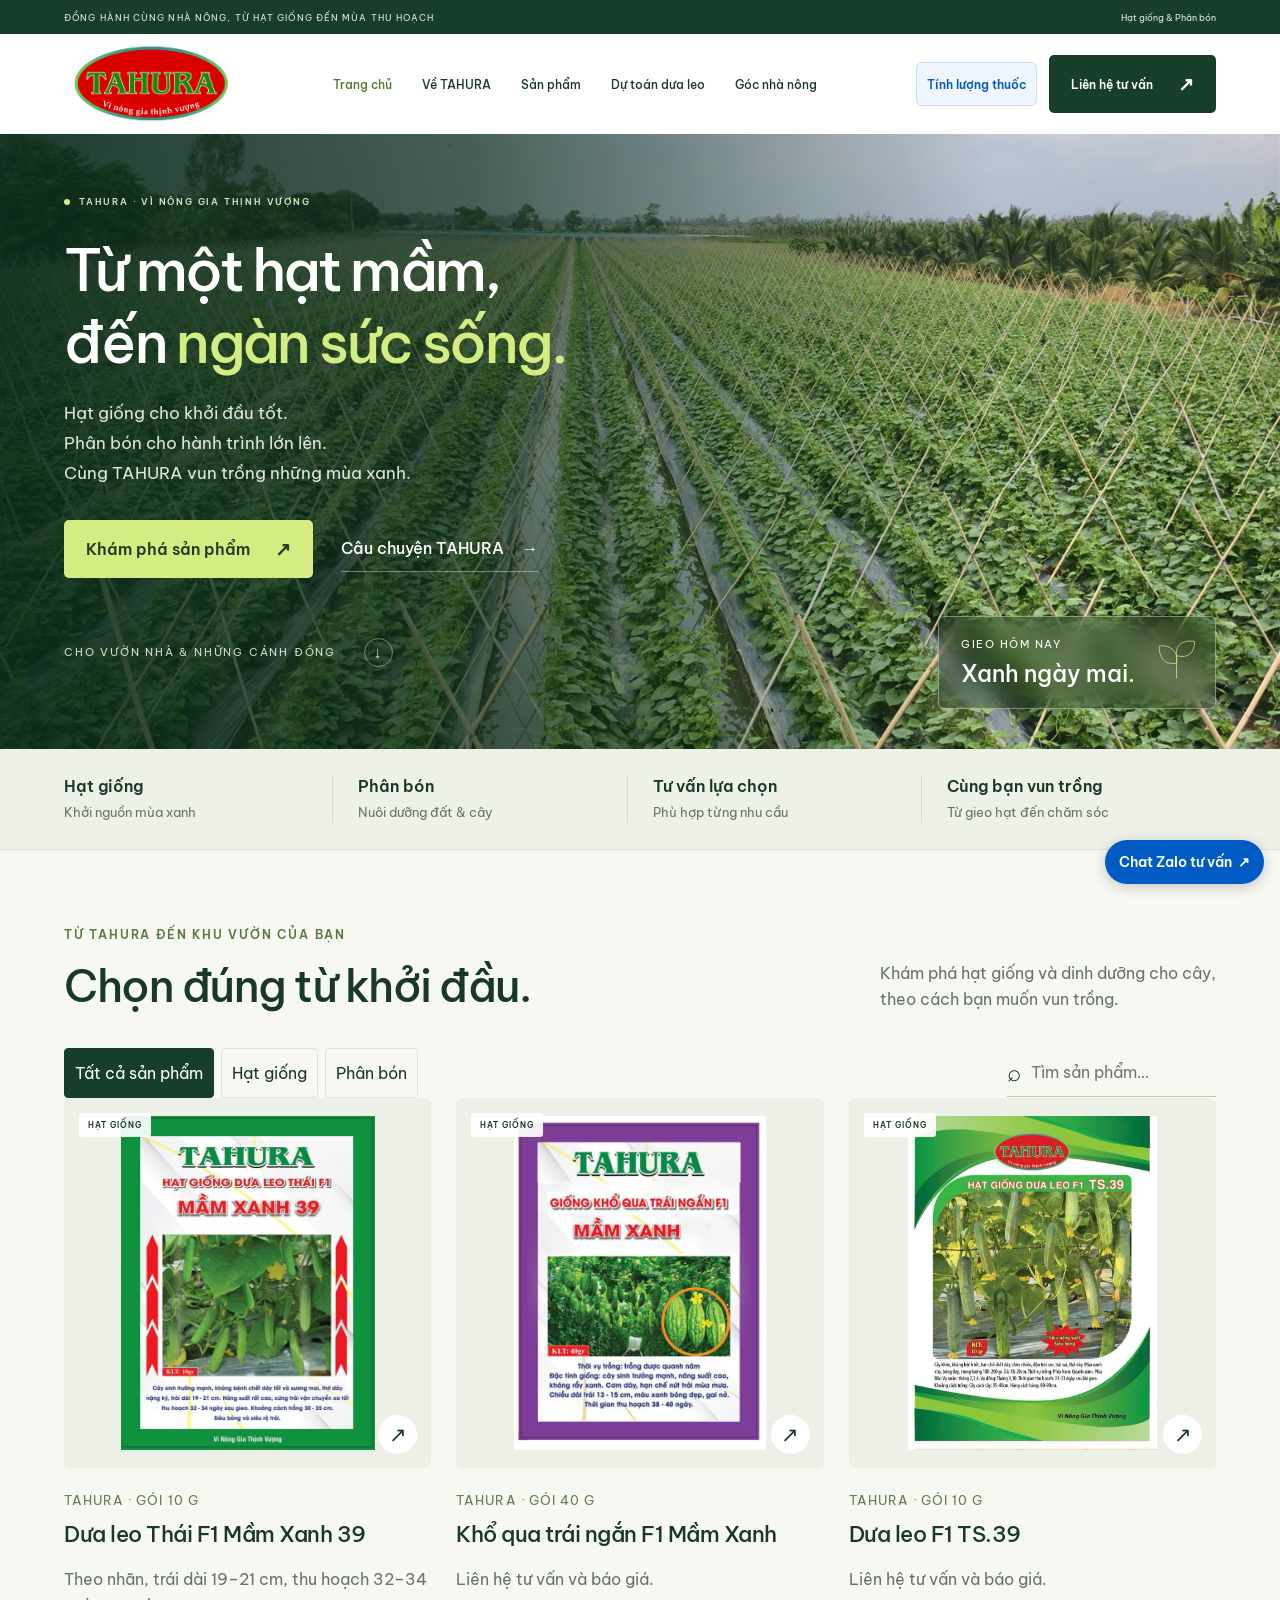
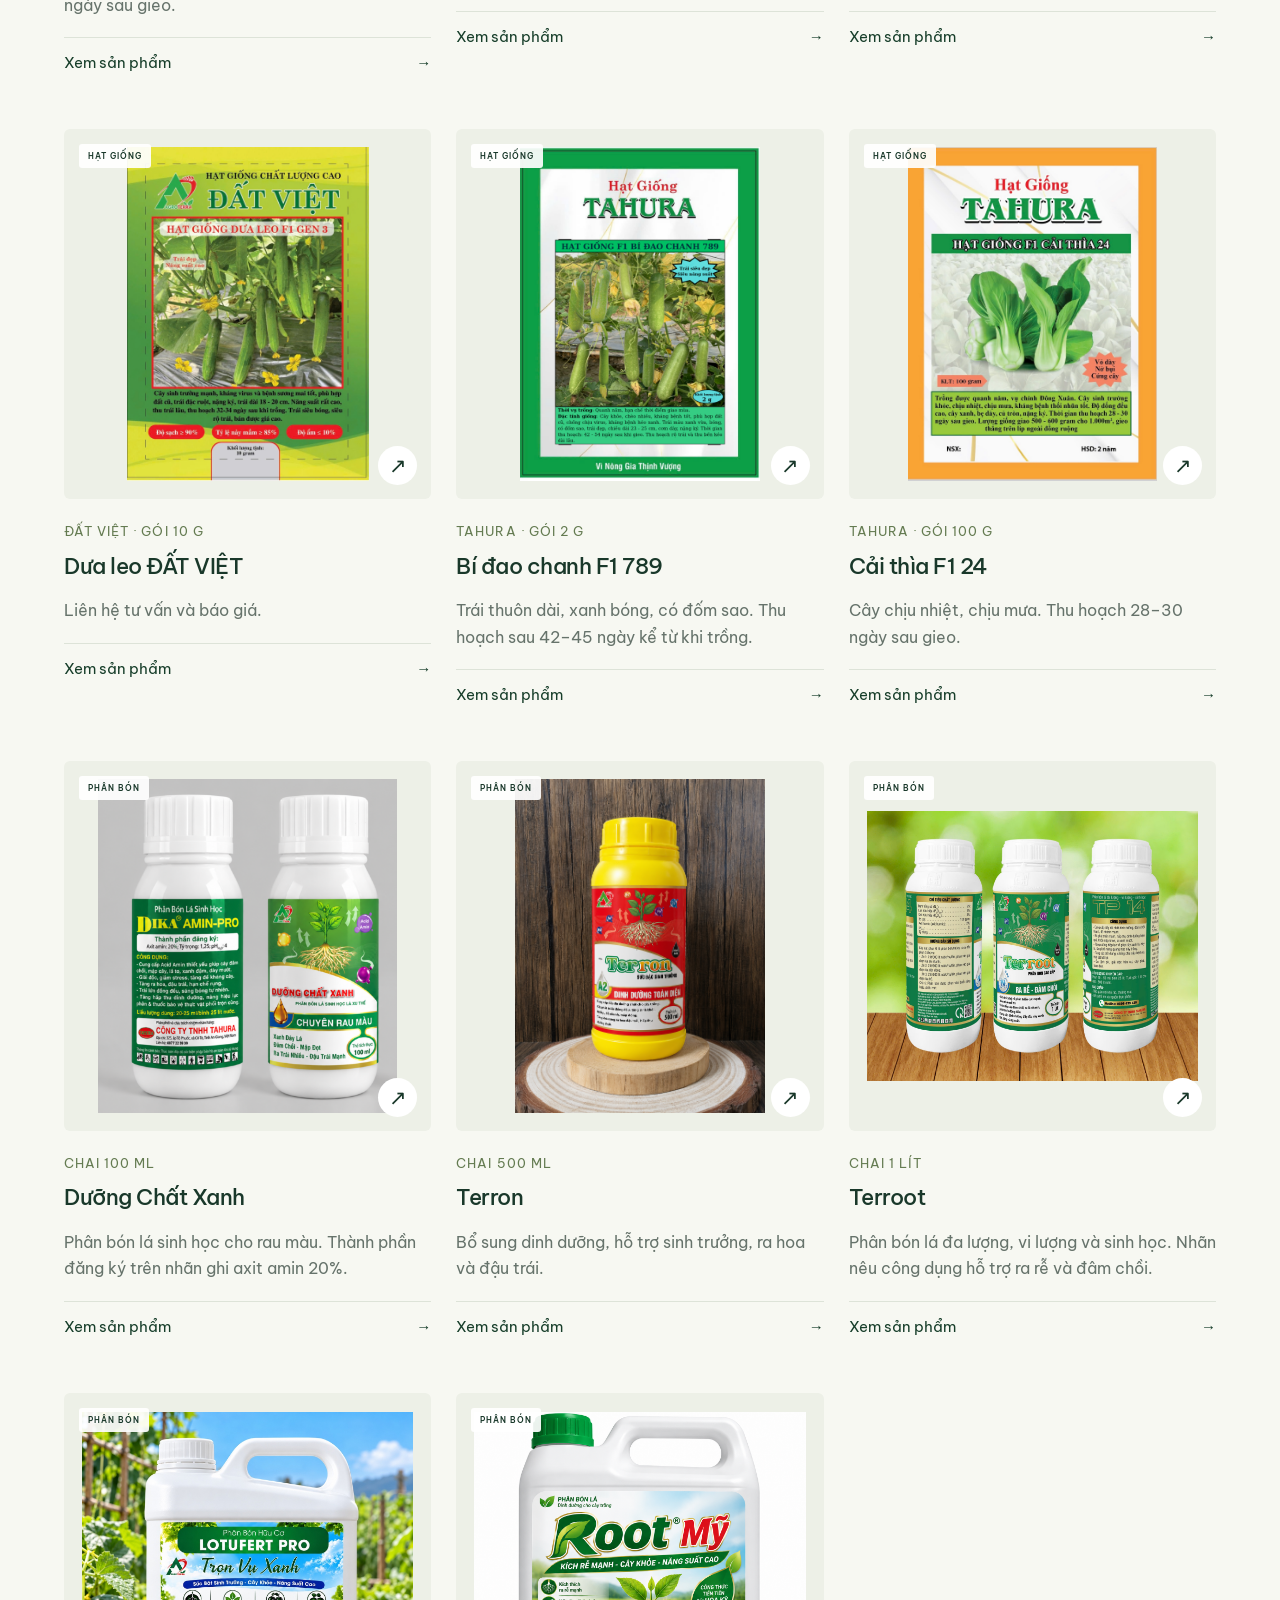
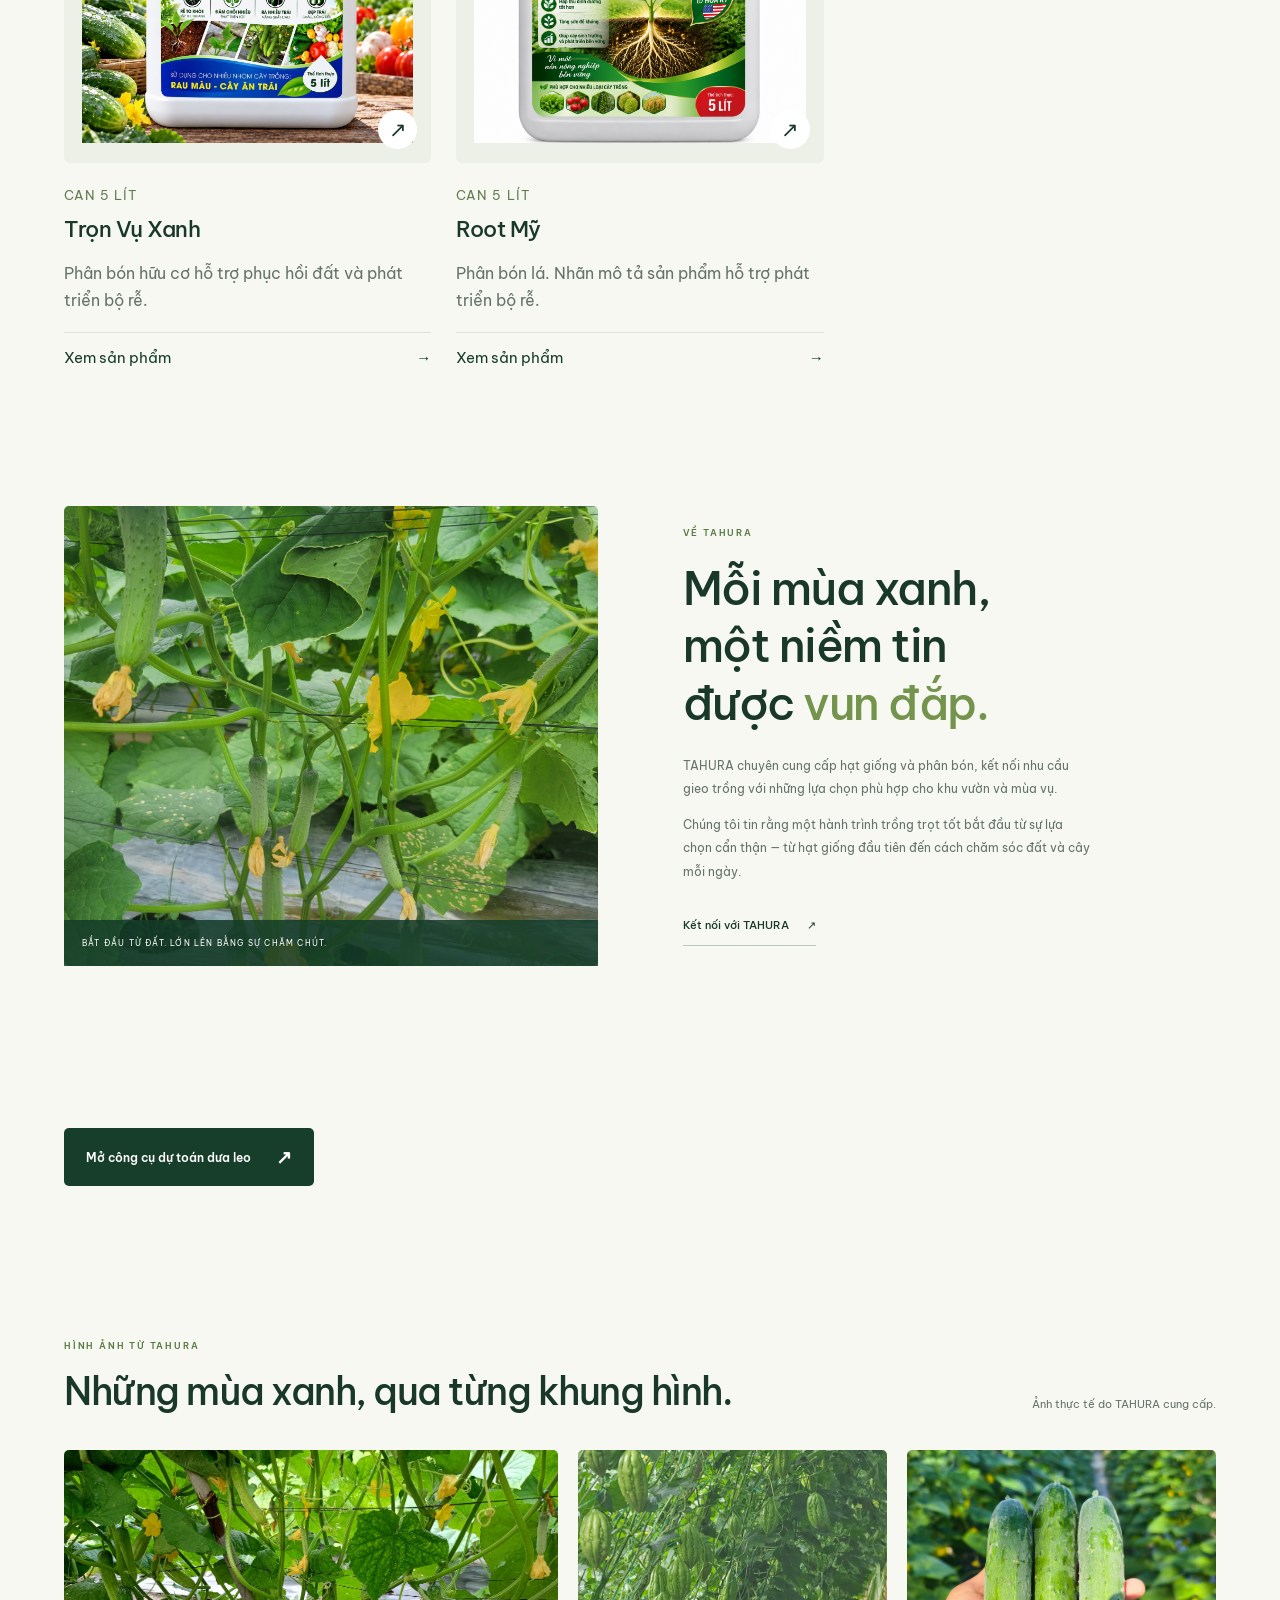
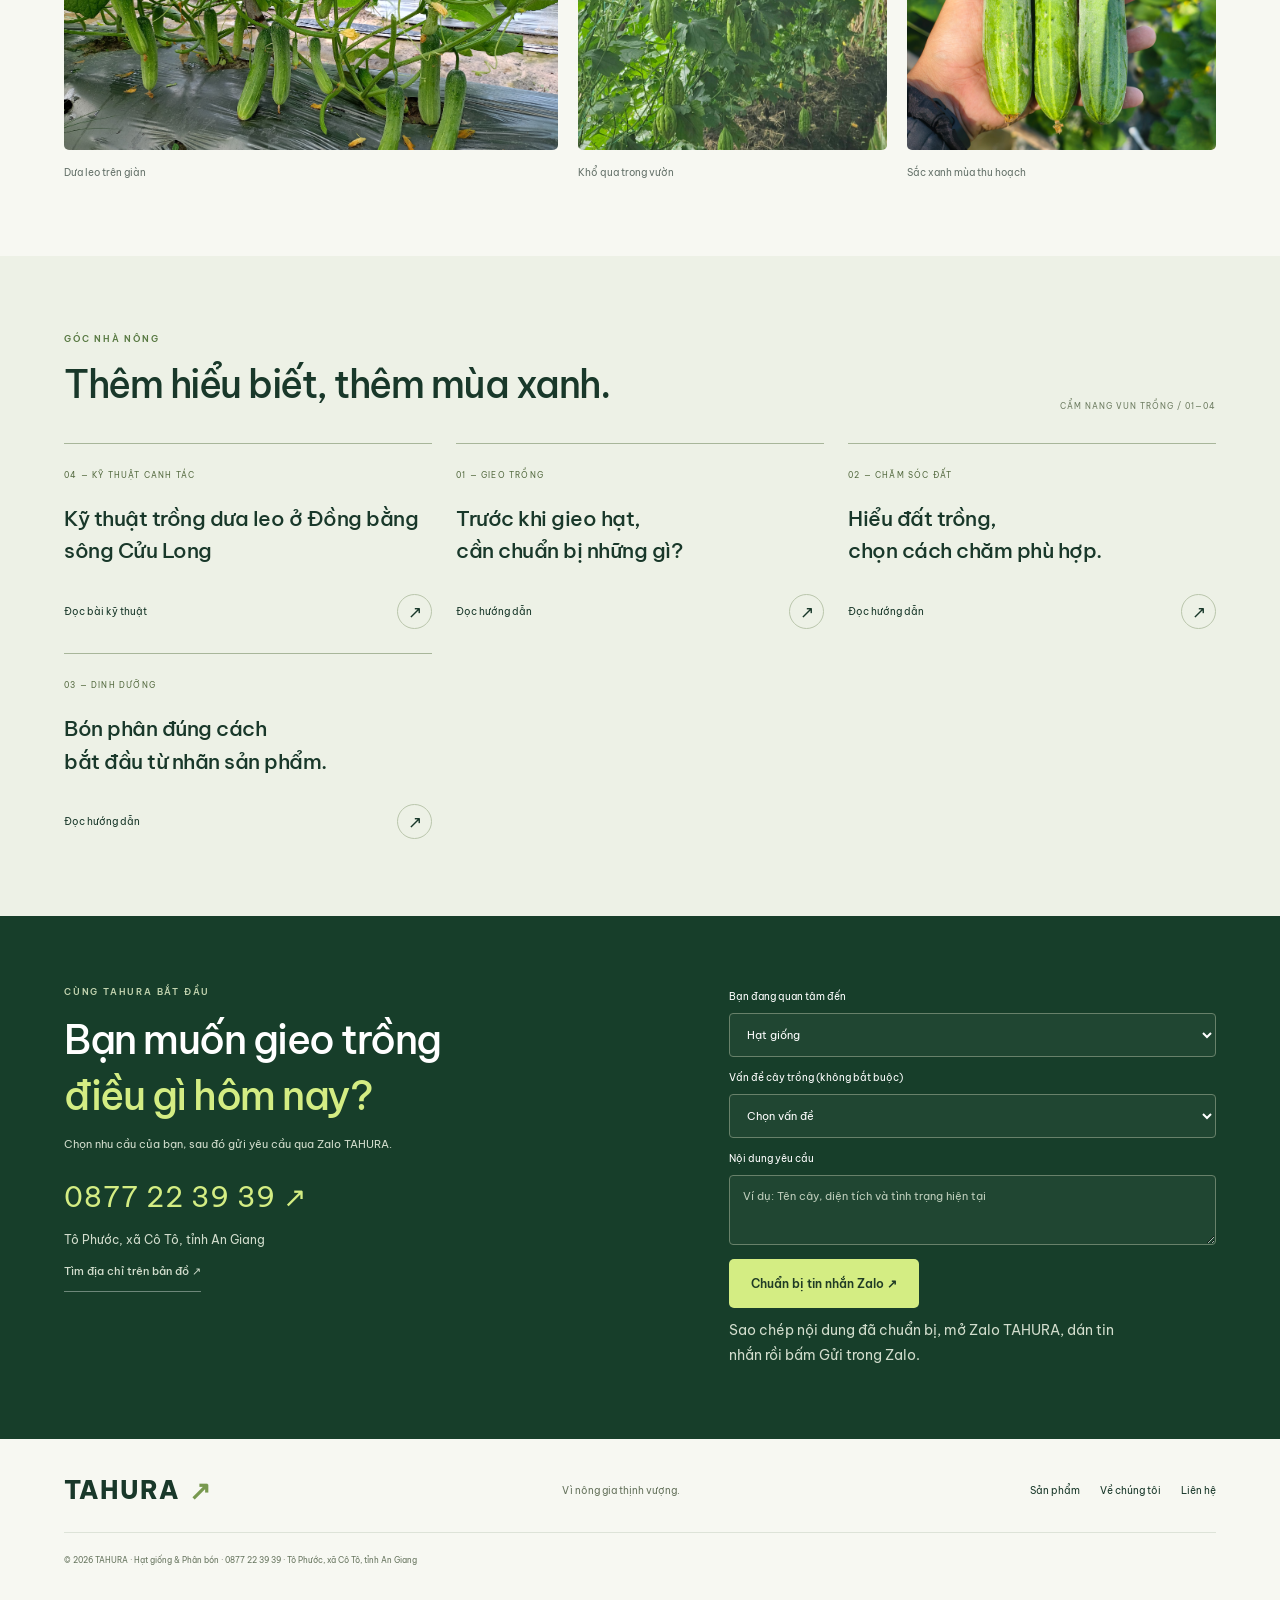
==== index.html @ 4d5c9d24 "Keep the floating Zalo arrow on the same line" ====
<!doctype html>
<html lang="vi">
<head><meta charset="utf-8"><meta name="viewport" content="width=device-width,initial-scale=1"><meta name="description" content="TAHURA — Hạt giống và phân bón. Khám phá giải pháp cho khu vườn và mùa vụ của bạn."><title>TAHURA — Vì nông gia thịnh vượng</title><link rel="stylesheet" href="styles.css?v=zalo-one-line"><script src="app.js?v=chat-zalo-tu-van" defer></script></head>
<body>
<div class="topbar">ĐỒNG HÀNH CÙNG NHÀ NÔNG, TỪ HẠT GIỐNG ĐẾN MÙA THU HOẠCH <span>Hạt giống & Phân bón</span></div>
<header><div class="header-brand"><a class="brand" href="#" aria-label="TAHURA trang chủ"><span class="logo-window"><img src="assets/tahura-logo.png" alt="TAHURA — Vì nông gia thịnh vượng"></span></a></div><nav aria-label="Điều hướng chính"><a href="#" class="active">Trang chủ</a><a href="gioi-thieu.html">Về TAHURA</a><a href="#san-pham">Sản phẩm</a><a href="du-toan-dua-leo.html">Dự toán dưa leo</a><a href="#kien-thuc">Góc nhà nông</a></nav><div class="header-actions"><a class="header-zalo" href="tinh-lieu-phun.html">Tính lượng thuốc</a><a href="#lien-he" class="button header-cta">Liên hệ tư vấn <span>↗</span></a><button class="menu" aria-label="Mở menu" aria-expanded="false">☰</button></div></header>
<main>
<section class="hero"><div class="hero-photo" role="img" aria-label="Ruộng dưa leo trong ảnh thực tế do TAHURA cung cấp"></div><div class="hero-content"><div class="eyebrow"><span></span> TAHURA · VÌ NÔNG GIA THỊNH VƯỢNG</div><h1>Từ một hạt mầm,<br>đến <em>ngàn sức sống.</em></h1><p>Hạt giống cho khởi đầu tốt.<br>Phân bón cho hành trình lớn lên.<br>Cùng TAHURA vun trồng những mùa xanh.</p><div class="hero-actions"><a class="button lime" href="#san-pham">Khám phá sản phẩm <span>↗</span></a><a class="text-link" href="gioi-thieu.html">Câu chuyện TAHURA <span>→</span></a></div><div class="hero-bottom"><span>CHO VƯỜN NHÀ & NHỮNG CÁNH ĐỒNG</span><a href="#san-pham" aria-label="Cuộn tới sản phẩm">↓</a></div></div><div class="photo-label"><span>GIEO HÔM NAY</span><strong>Xanh ngày mai.</strong><svg viewBox="0 0 60 60" aria-hidden="true"><path d="M30 55V24M30 35C8 38 7 20 7 12c17-2 26 10 23 23Zm0-10C28 7 43 4 54 6c0 15-8 23-24 19Z"/></svg></div></section>
<div class="benefits"><div><p>Hạt giống<small>Khởi nguồn mùa xanh</small></p></div><div><p>Phân bón<small>Nuôi dưỡng đất & cây</small></p></div><div><p>Tư vấn lựa chọn<small>Phù hợp từng nhu cầu</small></p></div><div><p>Cùng bạn vun trồng<small>Từ gieo hạt đến chăm sóc</small></p></div></div>
<section id="san-pham" class="section products"><div class="section-heading"><div><div class="eyebrow green">TỪ TAHURA ĐẾN KHU VƯỜN CỦA BẠN</div><h2>Chọn đúng từ khởi đầu.</h2></div><p>Khám phá hạt giống và dinh dưỡng cho cây,<br>theo cách bạn muốn vun trồng.</p></div><div class="catalog-toolbar"><div class="tabs" role="group" aria-label="Lọc danh mục"><button class="selected" data-filter="all">Tất cả sản phẩm</button><button data-filter="seed">Hạt giống</button><button data-filter="fertilizer">Phân bón</button></div><label class="search"><span aria-hidden="true">⌕</span><input type="search" placeholder="Tìm sản phẩm…" aria-label="Tìm sản phẩm"></label></div><div class="product-grid">
<article class="product" data-category="seed" data-name="Hạt giống Dưa leo Thái F1 Mầm Xanh 39 TAHURA">
  <div class="product-image package-photo"><span class="tag">HẠT GIỐNG</span>
    <img src="assets/mam-xanh-39.jpg" alt="Bao bì hạt giống Dưa leo Thái F1 Mầm Xanh 39 của TAHURA" loading="lazy">
    <button class="round" data-product="Dưa leo Thái F1 Mầm Xanh 39" aria-label="Xem Dưa leo Thái F1 Mầm Xanh 39">↗</button>
  </div>
  <div class="product-info"><small>TAHURA · GÓI 10 G</small><h3>Dưa leo Thái F1 Mầm Xanh 39</h3>
    <p>Theo nhãn, trái dài 19–21 cm, thu hoạch 32–34 ngày sau gieo.</p>
    <button class="details" data-product="Dưa leo Thái F1 Mầm Xanh 39">Xem sản phẩm <span>→</span></button>
  </div>
</article>
<article class="product" data-category="seed" data-name="Khổ qua trái ngắn F1 Mầm Xanh TAHURA · GÓI 40 G"><div class="product-image package-photo"><span class="tag">HẠT GIỐNG</span><img src="assets/mam-xanh.png" alt="Hạt giống khổ qua trái ngắn F1 Mầm Xanh, bao bì TAHURA" loading="lazy"><button class="round" data-product="Khổ qua trái ngắn F1 Mầm Xanh" aria-label="Xem Khổ qua trái ngắn F1 Mầm Xanh">↗</button></div><div class="product-info"><small>TAHURA · GÓI 40 G</small><h3>Khổ qua trái ngắn F1 Mầm Xanh</h3><p>Liên hệ tư vấn và báo giá.</p><button class="details" data-product="Khổ qua trái ngắn F1 Mầm Xanh">Xem sản phẩm <span>→</span></button></div></article>
<article class="product" data-category="seed" data-name="Dưa leo F1 TS.39 TAHURA · GÓI 10 G"><div class="product-image package-photo"><span class="tag">HẠT GIỐNG</span><img src="assets/ts39.jpg" alt="Hạt giống dưa leo F1 TS.39, bao bì TAHURA" loading="lazy"><button class="round" data-product="Dưa leo F1 TS.39" aria-label="Xem Dưa leo F1 TS.39">↗</button></div><div class="product-info"><small>TAHURA · GÓI 10 G</small><h3>Dưa leo F1 TS.39</h3><p>Liên hệ tư vấn và báo giá.</p><button class="details" data-product="Dưa leo F1 TS.39">Xem sản phẩm <span>→</span></button></div></article>
<article class="product" data-category="seed" data-name="Dưa leo ĐẤT VIỆT · GÓI 10 G"><div class="product-image package-photo"><span class="tag">HẠT GIỐNG</span><img src="assets/gen3.jpg" alt="Bao bì hạt giống Dưa leo ĐẤT VIỆT (F1 GEN 3)" loading="lazy"><button class="round" data-product="Dưa leo ĐẤT VIỆT" aria-label="Xem Dưa leo ĐẤT VIỆT">↗</button></div><div class="product-info"><small>ĐẤT VIỆT · GÓI 10 G</small><h3>Dưa leo ĐẤT VIỆT</h3><p>Liên hệ tư vấn và báo giá.</p><button class="details" data-product="Dưa leo ĐẤT VIỆT">Xem sản phẩm <span>→</span></button></div></article><article class="product" data-category="seed" data-name="Hạt giống Bí đao chanh F1 789 TAHURA">
  <div class="product-image package-photo"><span class="tag">HẠT GIỐNG</span>
    <img src="assets/bi-dao-789.png" alt="Bao bì hạt giống Bí đao chanh F1 789 của TAHURA" loading="lazy">
    <button class="round" data-product="Bí đao chanh F1 789" aria-label="Xem Bí đao chanh F1 789">↗</button>
  </div>
  <div class="product-info"><small>TAHURA · GÓI 2 G</small><h3>Bí đao chanh F1 789</h3>
    <p>Trái thuôn dài, xanh bóng, có đốm sao. Thu hoạch sau 42–45 ngày kể từ khi trồng.</p>
    <button class="details" data-product="Bí đao chanh F1 789">Xem sản phẩm <span>→</span></button>
  </div>
</article>
<article class="product" data-category="seed" data-name="Hạt giống Cải thìa F1 24 TAHURA">
  <div class="product-image package-photo"><span class="tag">HẠT GIỐNG</span>
    <img src="assets/cai-thia-f1-24.jpg" alt="Bao bì hạt giống Cải thìa F1 24 của TAHURA" loading="lazy">
    <button class="round" data-product="Cải thìa F1 24" aria-label="Xem Cải thìa F1 24">↗</button>
  </div>
  <div class="product-info"><small>TAHURA · GÓI 100 G</small><h3>Cải thìa F1 24</h3>
    <p>Cây chịu nhiệt, chịu mưa. Thu hoạch 28–30 ngày sau gieo.</p>
    <button class="details" data-product="Cải thìa F1 24">Xem sản phẩm <span>→</span></button>
  </div>
</article>
<article class="product" data-category="fertilizer" data-name="Phân bón Dưỡng Chất Xanh"><div class="product-image package-photo"><span class="tag">PHÂN BÓN</span><img src="assets/duong-chat-xanh.png" alt="Bao bì Dưỡng Chất Xanh" loading="lazy"><button class="round" data-product="Dưỡng Chất Xanh" aria-label="Xem Dưỡng Chất Xanh">↗</button></div><div class="product-info"><small>CHAI 100 ML</small><h3>Dưỡng Chất Xanh</h3><p>Phân bón lá sinh học cho rau màu. Thành phần đăng ký trên nhãn ghi axit amin 20%.</p><button class="details" data-product="Dưỡng Chất Xanh">Xem sản phẩm <span>→</span></button></div></article>
<article class="product" data-category="fertilizer" data-name="Phân bón Terron"><div class="product-image package-photo"><span class="tag">PHÂN BÓN</span><img src="assets/terron-a2.png" alt="Bao bì Terron" loading="lazy"><button class="round" data-product="Terron" aria-label="Xem Terron">↗</button></div><div class="product-info"><small>CHAI 500 ML</small><h3>Terron</h3><p>Bổ sung dinh dưỡng, hỗ trợ sinh trưởng, ra hoa và đậu trái.</p><button class="details" data-product="Terron">Xem sản phẩm <span>→</span></button></div></article>
<article class="product" data-category="fertilizer" data-name="Phân bón Terroot"><div class="product-image package-photo"><span class="tag">PHÂN BÓN</span><img src="assets/terroot-tp14.jpg" alt="Bao bì Terroot" loading="lazy"><button class="round" data-product="Terroot" aria-label="Xem Terroot">↗</button></div><div class="product-info"><small>CHAI 1 LÍT</small><h3>Terroot</h3><p>Phân bón lá đa lượng, vi lượng và sinh học. Nhãn nêu công dụng hỗ trợ ra rễ và đâm chồi.</p><button class="details" data-product="Terroot">Xem sản phẩm <span>→</span></button></div></article>
<article class="product" data-category="fertilizer" data-name="Phân bón Trọn Vụ Xanh"><div class="product-image package-photo"><span class="tag">PHÂN BÓN</span><img src="assets/tron-vu-xanh.jpg" alt="Bao bì Trọn Vụ Xanh" loading="lazy"><button class="round" data-product="Trọn Vụ Xanh" aria-label="Xem Trọn Vụ Xanh">↗</button></div><div class="product-info"><small>CAN 5 LÍT</small><h3>Trọn Vụ Xanh</h3><p>Phân bón hữu cơ hỗ trợ phục hồi đất và phát triển bộ rễ.</p><button class="details" data-product="Trọn Vụ Xanh">Xem sản phẩm <span>→</span></button></div></article>
<article class="product" data-category="fertilizer" data-name="Phân bón Root Mỹ"><div class="product-image package-photo"><span class="tag">PHÂN BÓN</span><img src="assets/root-my.png" alt="Bao bì Root Mỹ" loading="lazy"><button class="round" data-product="Root Mỹ" aria-label="Xem Root Mỹ">↗</button></div><div class="product-info"><small>CAN 5 LÍT</small><h3>Root Mỹ</h3><p>Phân bón lá. Nhãn mô tả sản phẩm hỗ trợ phát triển bộ rễ.</p><button class="details" data-product="Root Mỹ">Xem sản phẩm <span>→</span></button></div></article>
</div><p id="no-results" hidden>Chưa có sản phẩm phù hợp trong danh mục hiện tại. Để được tư vấn phân bón hoặc sản phẩm khác, gọi 0877 22 39 39.</p></section>
<section class="story section" id="ve-tahura"><div class="story-visual"><img src="assets/cucumber-field.jpg" alt="Giàn dưa leo — ảnh do TAHURA cung cấp" loading="lazy"><span class="image-caption">BẮT ĐẦU TỪ ĐẤT. LỚN LÊN BẰNG SỰ CHĂM CHÚT.</span></div><div class="story-copy"><div class="eyebrow green">VỀ TAHURA</div><h2>Mỗi mùa xanh,<br>một niềm tin<br>được <em>vun đắp.</em></h2><p>TAHURA chuyên cung cấp hạt giống và phân bón, kết nối nhu cầu gieo trồng với những lựa chọn phù hợp cho khu vườn và mùa vụ.</p><p>Chúng tôi tin rằng một hành trình trồng trọt tốt bắt đầu từ sự lựa chọn cẩn thận — từ hạt giống đầu tiên đến cách chăm sóc đất và cây mỗi ngày.</p><a class="text-link dark" href="#lien-he">Kết nối với TAHURA <span>↗</span></a></div>
</section>
<div id="du-toan-canh-tac" class="section">
  <a id="du-toan" class="button" href="du-toan-dua-leo.html">Mở công cụ dự toán dưa leo <span aria-hidden="true">↗</span></a>
</div>
<section class="section field-gallery"><div class="section-heading"><div><div class="eyebrow green">HÌNH ẢNH TỪ TAHURA</div><h2>Những mùa xanh, qua từng khung hình.</h2></div><p>Ảnh thực tế do TAHURA cung cấp.</p></div><div class="gallery-grid"><figure><img src="assets/hero-tahura.jpg" alt="Giàn dưa leo đang mang trái" loading="lazy"><figcaption>Dưa leo trên giàn</figcaption></figure><figure><img src="assets/bitter-melon.jpg" alt="Khổ qua trên giàn trồng" loading="lazy"><figcaption>Khổ qua trong vườn</figcaption></figure><figure><img src="assets/harvest.jpg" alt="Dưa leo sau khi hái" loading="lazy"><figcaption>Sắc xanh mùa thu hoạch</figcaption></figure></div></section><section class="section knowledge" id="kien-thuc"><div class="section-heading"><div><div class="eyebrow green">GÓC NHÀ NÔNG</div><h2>Thêm hiểu biết, thêm mùa xanh.</h2></div><span class="editorial-label">CẨM NANG VUN TRỒNG / 01—04</span></div><div class="article-grid"><a class="article" href="ky-thuat-dua-leo.html"><span>04 — KỸ THUẬT CANH TÁC</span><h3>Kỹ thuật trồng dưa leo ở Đồng bằng sông Cửu Long</h3><span class="article-bottom">Đọc bài kỹ thuật <b>↗</b></span></a><button class="article" data-article="0"><span>01 — GIEO TRỒNG</span><h3>Trước khi gieo hạt,<br>cần chuẩn bị những gì?</h3><span class="article-bottom">Đọc hướng dẫn <b>↗</b></span></button><button class="article" data-article="1"><span>02 — CHĂM SÓC ĐẤT</span><h3>Hiểu đất trồng,<br>chọn cách chăm phù hợp.</h3><span class="article-bottom">Đọc hướng dẫn <b>↗</b></span></button><button class="article" data-article="2"><span>03 — DINH DƯỠNG</span><h3>Bón phân đúng cách<br>bắt đầu từ nhãn sản phẩm.</h3><span class="article-bottom">Đọc hướng dẫn <b>↗</b></span></button></div></section>
<section id="lien-he" class="contact section"><div><div class="eyebrow">CÙNG TAHURA BẮT ĐẦU</div><h2>Bạn muốn gieo trồng<br><em>điều gì hôm nay?</em></h2><p>Chọn nhu cầu của bạn, sau đó gửi yêu cầu qua Zalo TAHURA.</p><span class="contact-note"><a class="contact-phone" href="tel:0877223939">0877 22 39 39 ↗</a><address>Tô Phước, xã Cô Tô, tỉnh An Giang</address><a class="text-link" href="https://www.google.com/maps/search/?api=1&amp;query=T%C3%B4%20Ph%C6%B0%E1%BB%9Bc%2C%20x%C3%A3%20C%C3%B4%20T%C3%B4%2C%20t%E1%BB%89nh%20An%20Giang" target="_blank" rel="noopener noreferrer">Tìm địa chỉ trên bản đồ ↗</a></span></div><form id="contact-form">
  <label for="interest">Bạn đang quan tâm đến</label>
  <select id="interest"><option>Hạt giống</option><option>Phân bón</option><option>Cả hạt giống và phân bón</option><option>Tư vấn cây trồng</option><option>Đăng ký đại lý</option></select>
  <label for="crop-issue">Vấn đề cây trồng (không bắt buộc)</label>
  <select id="crop-issue"><option value="">Chọn vấn đề</option><option>Hạt khó nảy mầm</option><option>Cây chậm lớn hoặc vàng lá</option><option>Sâu bệnh</option><option>Ra hoa hoặc đậu trái kém</option><option>Dinh dưỡng và bón phân</option><option>Vấn đề khác</option></select>
  <label for="message">Nội dung yêu cầu</label>
  <textarea id="message" rows="3" placeholder="Ví dụ: Tên cây, diện tích và tình trạng hiện tại" required></textarea>
  <button class="button lime" type="submit" aria-describedby="form-status">Chuẩn bị tin nhắn Zalo ↗</button>
  <p id="form-status" role="status">Sao chép nội dung đã chuẩn bị, mở Zalo TAHURA, dán tin nhắn rồi bấm Gửi trong Zalo.</p>
</form></section>
</main><footer><a class="brand footer-brand" href="#">TAHURA<span class="footer-sprout">↗</span></a><p>Vì nông gia thịnh vượng.</p><div><a href="#san-pham">Sản phẩm</a><a href="gioi-thieu.html">Về chúng tôi</a><a href="#lien-he">Liên hệ</a></div><small>© 2026 TAHURA · Hạt giống & Phân bón · <a href="tel:0877223939">0877 22 39 39</a> · Tô Phước, xã Cô Tô, tỉnh An Giang</small></footer>
<dialog id="detail-dialog"><button class="close-dialog" aria-label="Đóng">×</button><div class="eyebrow green" id="dialog-label">TAHURA</div><h2 id="dialog-title"></h2><div id="dialog-content"></div></dialog>
<template id="mam-xanh-39-gallery"><h3>Ảnh vườn Mầm Xanh 39</h3><div class="product-gallery"><a href="assets/mam-xanh-39-vuon-1.jpg" target="_blank" rel="noopener"><img src="assets/mam-xanh-39-vuon-1.jpg" alt="Dưa leo trên giàn tre" loading="lazy"></a><a href="assets/mam-xanh-39-vuon-2.jpg" target="_blank" rel="noopener"><img src="assets/mam-xanh-39-vuon-2.jpg" alt="Luống dưa leo non" loading="lazy"></a><a href="assets/mam-xanh-39-vuon-3.jpg" target="_blank" rel="noopener"><img src="assets/mam-xanh-39-vuon-3.jpg" alt="Hoa và trái dưa leo trên giàn" loading="lazy"></a><a href="assets/hero-tahura.jpg" target="_blank" rel="noopener"><img src="assets/hero-tahura.jpg" alt="Giàn dưa leo đang mang trái" loading="lazy"></a><a href="assets/mam-xanh-39-vuon-5.jpg" target="_blank" rel="noopener"><img src="assets/mam-xanh-39-vuon-5.jpg" alt="Dưa leo dưới tán lá" loading="lazy"></a><a href="assets/mam-xanh-39-vuon-6.png" target="_blank" rel="noopener"><img src="assets/mam-xanh-39-vuon-6.png" alt="Trái dưa leo và hoa vàng" loading="lazy"></a></div></template>
<template id="kho-qua-gallery"><h3>Ảnh vườn và thu hoạch khổ qua</h3><div class="product-gallery"><a href="assets/kho-qua-vuon-1.jpg" target="_blank" rel="noopener"><img src="assets/kho-qua-vuon-1.jpg" alt="Khổ qua trên giàn, ảnh 1" loading="lazy"></a><a href="assets/kho-qua-vuon-2.jpg" target="_blank" rel="noopener"><img src="assets/kho-qua-vuon-2.jpg" alt="Khổ qua trên giàn, ảnh 2" loading="lazy"></a><a href="assets/bitter-melon.jpg" target="_blank" rel="noopener"><img src="assets/bitter-melon.jpg" alt="Khổ qua trên giàn, ảnh 3" loading="lazy"></a><a href="assets/kho-qua-vuon-3.jpg" target="_blank" rel="noopener"><img src="assets/kho-qua-vuon-3.jpg" alt="Khổ qua trên giàn, ảnh 4" loading="lazy"></a><a href="assets/kho-qua-vuon-4.jpg" target="_blank" rel="noopener"><img src="assets/kho-qua-vuon-4.jpg" alt="Khổ qua trên giàn, ảnh 5" loading="lazy"></a><a href="assets/kho-qua-vuon-5.jpg" target="_blank" rel="noopener"><img src="assets/kho-qua-vuon-5.jpg" alt="Khổ qua trên giàn, ảnh 6" loading="lazy"></a><a href="assets/kho-qua-vuon-6.jpg" target="_blank" rel="noopener"><img src="assets/kho-qua-vuon-6.jpg" alt="Khổ qua trên giàn, ảnh 7" loading="lazy"></a><a href="assets/kho-qua-vuon-7.jpg" target="_blank" rel="noopener"><img src="assets/kho-qua-vuon-7.jpg" alt="Khổ qua trên giàn, ảnh 8" loading="lazy"></a><a href="assets/kho-qua-vuon-8.jpg" target="_blank" rel="noopener"><img src="assets/kho-qua-vuon-8.jpg" alt="Khổ qua trên giàn, ảnh 9" loading="lazy"></a><a href="assets/kho-qua-vuon-9.jpg" target="_blank" rel="noopener"><img src="assets/kho-qua-vuon-9.jpg" alt="Khổ qua trên giàn, ảnh 10" loading="lazy"></a><a href="assets/kho-qua-vuon-10.jpg" target="_blank" rel="noopener"><img src="assets/kho-qua-vuon-10.jpg" alt="Khổ qua trên giàn, ảnh 11" loading="lazy"></a><a href="assets/kho-qua-vuon-11.jpg" target="_blank" rel="noopener"><img src="assets/kho-qua-vuon-11.jpg" alt="Khổ qua sau thu hoạch" loading="lazy"></a></div></template>
<template id="ts39-gallery">
  <h3>Ảnh vườn và thu hoạch dưa leo TS.39</h3>
  <div class="product-gallery">
  <a href="assets/ts39-vuon-1.jpg" target="_blank" rel="noopener"><img src="assets/ts39-vuon-1.jpg" alt="Dưa leo TS.39 sau thu hoạch" loading="lazy"></a>
  <a href="assets/ts39-vuon-2.png" target="_blank" rel="noopener"><img src="assets/ts39-vuon-2.png" alt="Trái dưa leo TS.39 trên giàn, ảnh 2" loading="lazy"></a>
  <a href="assets/ts39-vuon-3.jpg" target="_blank" rel="noopener"><img src="assets/ts39-vuon-3.jpg" alt="Trái dưa leo TS.39 trên giàn, ảnh 3" loading="lazy"></a>
  <a href="assets/ts39-vuon-4.jpg" target="_blank" rel="noopener"><img src="assets/ts39-vuon-4.jpg" alt="Luống dưa leo TS.39, ảnh 4" loading="lazy"></a>
  <a href="assets/ts39-vuon-5.jpg" target="_blank" rel="noopener"><img src="assets/ts39-vuon-5.jpg" alt="Luống dưa leo TS.39, ảnh 5" loading="lazy"></a>
  <a href="assets/ts39-vuon-6.jpg" target="_blank" rel="noopener"><img src="assets/ts39-vuon-6.jpg" alt="Luống dưa leo TS.39, ảnh 6" loading="lazy"></a>
  <a href="assets/ts39-vuon-7.jpg" target="_blank" rel="noopener"><img src="assets/ts39-vuon-7.jpg" alt="Trái dưa leo TS.39 trên giàn, ảnh 7" loading="lazy"></a>
  <a href="assets/ts39-vuon-8.jpg" target="_blank" rel="noopener"><img src="assets/ts39-vuon-8.jpg" alt="Trái dưa leo TS.39 trên giàn, ảnh 8" loading="lazy"></a>
  <a href="assets/ts39-vuon-9.jpg" target="_blank" rel="noopener"><img src="assets/ts39-vuon-9.jpg" alt="Trái dưa leo TS.39 trên giàn, ảnh 9" loading="lazy"></a>
  <a href="assets/ts39-vuon-10.png" target="_blank" rel="noopener"><img src="assets/ts39-vuon-10.png" alt="Trái dưa leo TS.39 trên giàn, ảnh 10" loading="lazy"></a>
  </div>
</template>
<template id="gen3-gallery">
  <h3>Ảnh vườn và thu hoạch Dưa leo ĐẤT VIỆT</h3>
  <div class="product-gallery">
    <a href="assets/gen3-thu-hoach.png" target="_blank" rel="noopener"><img src="assets/gen3-thu-hoach.png" alt="Dưa leo đã thu hoạch xếp cạnh nhau" loading="lazy"></a>
    <a href="assets/gen3-trai-va-hoa.jpg" target="_blank" rel="noopener"><img src="assets/gen3-trai-va-hoa.jpg" alt="Dưa leo và hoa vàng trên lá" loading="lazy"></a>
    <a href="assets/gen3-trai-non.jpg" target="_blank" rel="noopener"><img src="assets/gen3-trai-non.jpg" alt="Cận cảnh trái dưa leo non còn hoa" loading="lazy"></a>
    <a href="assets/gen3-luong-trong.jpg" target="_blank" rel="noopener"><img src="assets/gen3-luong-trong.jpg" alt="Hai hàng dưa leo non trên luống" loading="lazy"></a>
    <a href="assets/gen3-tren-gian.jpg" target="_blank" rel="noopener"><img src="assets/gen3-tren-gian.jpg" alt="Trái dưa leo trên giàn dưới nắng" loading="lazy"></a>
    <a href="assets/harvest.jpg" target="_blank" rel="noopener"><img src="assets/harvest.jpg" alt="Ba trái dưa leo vừa hái trên tay" loading="lazy"></a>
  </div>
</template>
<template id="cai-thia-24-gallery">
  <h3>Ảnh thực tế Cải thìa F1 24</h3>
  <div class="product-gallery">
    <a href="assets/cai-thia-24-vuon-1.jpg" target="_blank" rel="noopener"><img src="assets/cai-thia-24-vuon-1.jpg" alt="Cây cải thìa còn nguyên rễ" loading="lazy"></a>
    <a href="assets/cai-thia-24-vuon-2.jpg" target="_blank" rel="noopener"><img src="assets/cai-thia-24-vuon-2.jpg" alt="Tán lá cải thìa dưới nắng" loading="lazy"></a>
    <a href="assets/cai-thia-24-vuon-3.jpg" target="_blank" rel="noopener"><img src="assets/cai-thia-24-vuon-3.jpg" alt="Cận cảnh luống cải thìa" loading="lazy"></a>
    <a href="assets/cai-thia-24-vuon-4.jpg" target="_blank" rel="noopener"><img src="assets/cai-thia-24-vuon-4.jpg" alt="Toàn cảnh ruộng cải thìa" loading="lazy"></a>
    <a href="assets/cai-thia-24-vuon-5.jpg" target="_blank" rel="noopener"><img src="assets/cai-thia-24-vuon-5.jpg" alt="Mặt cắt bẹ cải thìa sau thu hoạch" loading="lazy"></a>
    <a href="assets/cai-thia-24-vuon-6.jpg" target="_blank" rel="noopener"><img src="assets/cai-thia-24-vuon-6.jpg" alt="Cải thìa cắt đôi trong giỏ" loading="lazy"></a>
    <a href="assets/cai-thia-24-vuon-7.jpg" target="_blank" rel="noopener"><img src="assets/cai-thia-24-vuon-7.jpg" alt="Hai cây cải thìa cầm trên tay" loading="lazy"></a>
    <a href="assets/cai-thia-24-vuon-8.jpg" target="_blank" rel="noopener"><img src="assets/cai-thia-24-vuon-8.jpg" alt="Lá cải thìa trên luống" loading="lazy"></a>
    <a href="assets/cai-thia-24-vuon-9.jpg" target="_blank" rel="noopener"><img src="assets/cai-thia-24-vuon-9.jpg" alt="Một cây cải thìa trước ruộng" loading="lazy"></a>
  </div>
</template>
<template id="bi-dao-789-gallery">
  <h3>Ảnh vườn bí đao chanh F1 789</h3>
  <div class="product-gallery">
    <a href="assets/bi-dao-789-vuon-1.jpg" target="_blank" rel="noopener"><img src="assets/bi-dao-789-vuon-1.jpg" alt="Hai trái bí đao non còn hoa vàng" loading="lazy"></a>
    <a href="assets/bi-dao-789-vuon-2.jpg" target="_blank" rel="noopener"><img src="assets/bi-dao-789-vuon-2.jpg" alt="Hai trái bí đao xanh treo trên giàn" loading="lazy"></a>
    <a href="assets/bi-dao-789-vuon-3.jpg" target="_blank" rel="noopener"><img src="assets/bi-dao-789-vuon-3.jpg" alt="Nhiều trái bí đao dưới tán lá" loading="lazy"></a>
    <a href="assets/bi-dao-789-vuon-4.jpg" target="_blank" rel="noopener"><img src="assets/bi-dao-789-vuon-4.jpg" alt="Ba trái bí đao trên luống phủ màng" loading="lazy"></a>
    <a href="assets/bi-dao-789-vuon-5.jpg" target="_blank" rel="noopener"><img src="assets/bi-dao-789-vuon-5.jpg" alt="Cận cảnh trái bí đao xanh có đốm sáng" loading="lazy"></a>
  </div>
</template>
<aside class="floating-contact" aria-label="Liên hệ nhanh">
  <a class="floating-zalo" href="https://zalo.me/84877223939" target="_blank" rel="noopener noreferrer">Chat Zalo tư vấn <span aria-hidden="true">↗</span></a>
</aside>
</body></html>
---- styles.css ----
@import url('https://fonts.googleapis.com/css2?family=Be+Vietnam+Pro:wght@400;500;600;700;800&display=swap');
:root{--green:#173e2a;--lime:#d4ed83;--ink:#19382a;--muted:#66736b;--paper:#f7f8f2;--line:#dde3d8}*{box-sizing:border-box}html{scroll-behavior:smooth;scroll-padding-top:95px}body{margin:0;background:var(--paper);color:var(--ink);font-family:'Be Vietnam Pro',Arial,sans-serif;font-size:14px}a{color:inherit;text-decoration:none}button,input,select,textarea{font:inherit}button,a,input,select,textarea{-webkit-tap-highlight-color:transparent}button{cursor:pointer}button:focus-visible,a:focus-visible,input:focus-visible,select:focus-visible,textarea:focus-visible{outline:3px solid #88a83a;outline-offset:4px}.topbar{height:34px;background:var(--green);color:#e7eddf;display:flex;align-items:center;justify-content:space-between;padding:0 5%;font-size:9px;letter-spacing:1.1px}.topbar span{letter-spacing:0}header{height:100px;background:#fff;display:flex;align-items:center;justify-content:space-between;padding:0 5%;gap:24px}.brand{display:flex;align-items:center;gap:9px;font-size:31px;letter-spacing:1px;font-weight:800}.brand svg{width:37px;height:44px;fill:none;stroke:#447849;stroke-width:2}.brand small{display:block;font-size:6.6px;letter-spacing:1.2px;margin-top:2px}nav{display:flex;gap:30px;font-size:12px;font-weight:500}nav a{padding:13px 0}nav a:hover,nav .active{color:#52782a}.button{display:inline-flex;align-items:center;justify-content:space-between;gap:25px;background:var(--green);color:#fff;border:0;padding:17px 22px;font-size:12px;font-weight:600;border-radius:5px;min-height:48px;transition:transform .2s,background .2s}.button:hover{transform:translateY(-2px);background:#31583b}.button span{font-size:19px}.lime{background:var(--lime);color:#203c25}.lime:hover{background:#e0f5a5}.menu{display:none}.hero{position:relative;min-height:615px;background:#123b27;isolation:isolate;overflow:hidden;color:#fff}.hero-photo{position:absolute;inset:0;z-index:-2;background:url('assets/hero.jpg') center 55%/cover}.hero:after{content:'';position:absolute;inset:0;background:linear-gradient(90deg,rgba(9,43,26,.89),rgba(12,42,24,.67) 37%,transparent 78%);z-index:-1}.hero-content{max-width:1440px;margin:auto;padding:62px 5% 25px}.eyebrow{font-size:9px;letter-spacing:1.8px;font-weight:600;display:flex;align-items:center;gap:9px}.eyebrow>span{width:6px;height:6px;background:var(--lime);border-radius:50%}.hero .eyebrow{color:#d5e5cb}h1{font-size:clamp(38px,4.5vw,65px);font-weight:500;line-height:1.25;letter-spacing:-2.7px;margin:27px 0 20px}em{font-style:normal;color:var(--lime)}.hero p{font-size:13px;line-height:1.9;color:#e0e7dc;margin:0}.hero-actions{display:flex;align-items:center;gap:28px;margin-top:31px}.text-link{display:inline-flex;align-items:center;gap:18px;font-size:11px;font-weight:500;border-bottom:1px solid #ffffff60;padding:13px 0}.hero-bottom{margin-top:60px;display:flex;align-items:center;gap:28px;font-size:8px;letter-spacing:1.8px;color:#d3dfce}.hero-bottom a{width:29px;height:29px;border:1px solid #ffffff60;border-radius:50%;display:grid;place-items:center;font-size:16px}.photo-label{position:absolute;right:5%;bottom:40px;padding:20px 80px 20px 22px;border:1px solid #ffffff60;backdrop-filter:blur(12px);background:#173b2844;border-radius:6px}.photo-label span{display:block;font-size:8px;letter-spacing:1.5px;margin-bottom:8px}.photo-label strong{font-size:20px;font-weight:500}.photo-label svg{position:absolute;right:16px;top:20px;width:45px;fill:none;stroke:var(--lime);stroke-width:1}.benefits{display:grid;grid-template-columns:repeat(4,1fr);background:#eef1e7;padding:26px 5%;gap:25px;border-bottom:1px solid var(--line)}.benefits>div{display:flex;align-items:center;gap:16px;border-right:1px solid #d5ddcc}.benefits>div:last-child{border:0}.benefits>div>span{font-size:11px;color:#6a8355}.benefits p{margin:0;font-size:12px;font-weight:600}.benefits small{display:block;font-size:10px;color:#697463;margin-top:6px;font-weight:400}.section{padding:77px 5%;max-width:1600px;margin:auto}.section-heading{display:flex;align-items:end;justify-content:space-between;gap:20px;margin-bottom:32px}.green{color:#587942}h2{font-size:clamp(26px,3vw,39px);font-weight:500;letter-spacing:-1.5px;line-height:1.35;margin:15px 0 0}.section-heading p{font-size:11px;line-height:1.9;color:var(--muted);margin:0 0 3px}.catalog-toolbar{display:flex;justify-content:space-between;align-items:center;gap:20px}.tabs{display:flex;gap:7px}.tabs button{border:1px solid var(--line);padding:12px 20px;border-radius:4px;background:transparent;font-size:11px;color:var(--ink)}.tabs button.selected{color:#fff;background:var(--green);border-color:var(--green)}.search{display:flex;align-items:center;border-bottom:1px solid #bec8b7;gap:10px}.search span{font-size:24px}.search input{width:185px;background:transparent;border:0;padding:12px 0;font-size:11px;outline-offset:1px}.demo-note{font-size:9px;line-height:1.7;color:#697263;margin:20px 0}.product-grid{display:grid;grid-template-columns:repeat(3,1fr);gap:25px}.product{min-width:0}.product[hidden]{display:none}.product-image{height:300px;position:relative;overflow:hidden;background:#e7ecdc;border-radius:6px}.product-image>img{width:100%;height:100%;object-fit:cover;transition:transform .7s}.product:hover img{transform:scale(1.05)}.tag{position:absolute;left:15px;top:15px;background:#ffffffeb;border-radius:3px;padding:7px 9px;font-size:8px;font-weight:600;letter-spacing:1px;z-index:1}.round{position:absolute;right:14px;bottom:14px;border:0;border-radius:50%;width:39px;height:39px;background:#fff;color:var(--ink);font-size:21px}.product-info{padding:23px 0}.product-info>small{font-size:8px;letter-spacing:1.2px;color:#647b51}h3{font-size:18px;font-weight:500;letter-spacing:-.5px;margin:10px 0}.product-info p{font-size:11px;color:var(--muted);line-height:1.7}.details{padding:14px 0 0;border:0;border-top:1px solid var(--line);width:100%;display:flex;justify-content:space-between;background:transparent;color:var(--green);font-size:10px;margin-top:19px}.fertilizer{display:grid;place-items:center;background:#e8e9df}.bag{width:155px;height:220px;background:#f9f6e9;box-shadow:12px 15px 25px #334b2926;transform:rotate(-7deg);clip-path:polygon(5% 0,96% 0,100% 97%,90% 100%,6% 98%,0 94%);border-top:10px solid #284c33;display:flex;flex-direction:column;align-items:center;padding:16px 8px;color:var(--green)}.bag>span{font-weight:800;font-size:19px;letter-spacing:1.5px}.bag svg{width:55px;height:60px;fill:none;stroke:#477c3c;stroke-width:1.5;margin:8px}.bag strong{font-size:9px;text-align:center;line-height:1.6}.bag small{font-size:5px;letter-spacing:1px;margin-top:auto}.story{display:grid;grid-template-columns:1fr 1fr;gap:85px;align-items:center;padding-top:30px;padding-bottom:85px}.story-visual{height:460px;position:relative}.story-visual img{width:100%;height:100%;object-fit:cover;border-radius:5px}.image-caption{position:absolute;bottom:0;left:0;right:0;background:#133b29d9;color:#fff;padding:18px;font-size:8px;letter-spacing:1.2px}.story h2{font-size:46px;line-height:1.25;margin:22px 0}.story h2 em{color:#74944d}.story-copy p{max-width:410px;font-size:12px;line-height:1.95;color:var(--muted)}.dark{border-color:#bfcbb7;margin-top:10px}.knowledge{background:#edf1e6;max-width:none}.editorial-label{font-size:8px;letter-spacing:1px;color:#6e7d62}.article-grid{display:grid;grid-template-columns:repeat(3,1fr);gap:24px}.article{background:transparent;text-align:left;border:0;border-top:1px solid #a8b69a;padding:20px 0 0;color:var(--ink)}.article>span:first-child{font-size:8px;letter-spacing:1.2px;color:#566c42}.article h3{font-size:21px;line-height:1.55;margin:21px 0 26px}.article-bottom{display:flex;align-items:center;justify-content:space-between;font-size:10px}.article-bottom b{display:grid;place-items:center;border:1px solid #bac6ac;border-radius:50%;height:35px;width:35px;font-size:17px;font-weight:400}.article:hover b{background:var(--green);color:#fff}.contact{max-width:none;display:grid;grid-template-columns:1.2fr 1fr;gap:80px;background:var(--green);color:#fff;padding-top:70px;padding-bottom:70px}.contact .eyebrow{color:#c2d3af}.contact h2{font-size:40px;line-height:1.4}.contact p{font-size:11px;line-height:1.8;color:#d2ddcd;max-width:400px}.contact-note{display:block;font-size:9px;color:#d2ddcd;margin-top:24px}form{display:flex;flex-direction:column;gap:10px}form label{font-size:10px;margin-top:4px}form select,form textarea{color:#fff;background:#ffffff0a;border:1px solid #68816a;padding:13px;border-radius:4px;width:100%;font-size:11px}form option{color:#173e2a}form textarea{resize:vertical}form textarea::placeholder{color:#becdbb}form .button{align-self:start;margin-top:4px}form #form-status{font-size:9px;margin:0}footer{background:#f7f8f2;display:flex;align-items:center;justify-content:space-between;gap:25px;padding:35px 5%;flex-wrap:wrap}.footer-brand{font-size:25px}.footer-sprout{font-size:26px;color:#78994f}footer p{font-size:10px;color:#67745e}footer>div{display:flex;gap:20px;font-size:10px}footer small{width:100%;border-top:1px solid var(--line);padding-top:22px;font-size:8px;color:#66745e}dialog{border:0;border-radius:8px;width:min(560px,90vw);padding:42px;color:var(--ink);background:var(--paper)}dialog::backdrop{background:#0b241ab5;backdrop-filter:blur(4px)}dialog h2{font-size:28px;margin-bottom:20px}dialog p{line-height:1.9;font-size:13px;color:#52614f}.close-dialog{position:absolute;right:12px;top:10px;width:36px;height:36px;border:0;background:transparent;font-size:27px;color:var(--green)}.dialog-contact{margin-top:14px}.copy-content{width:100%;min-height:140px;border:1px solid var(--line);padding:15px;background:#fff;font:inherit;line-height:1.8;color:var(--ink)}@media(min-width:1600px){header,.topbar,.benefits,.knowledge,.contact,footer{padding-left:max(5%,calc((100% - 1440px)/2));padding-right:max(5%,calc((100% - 1440px)/2))}}@media(max-width:950px){nav{gap:15px}.header-cta{display:none}.hero{min-height:590px}.photo-label{right:4%;bottom:30px}.story{gap:40px}.story h2{font-size:36px}.product-image{height:240px}.benefits{gap:12px}.benefits>div{gap:9px}.contact{gap:35px}.section{padding:60px 5%}.story{padding-top:20px}.contact h2{font-size:32px}}@media(max-width:640px){.topbar{font-size:6.5px;letter-spacing:.7px;height:28px}.topbar span{display:none}header{height:78px}.brand{font-size:25px}.brand svg{width:30px}.brand small{font-size:5.5px}.menu{display:block;border:1px solid var(--line);border-radius:4px;background:none;color:var(--green);width:43px;height:43px;font-size:22px}nav{display:none;position:absolute;z-index:5;top:106px;left:0;right:0;background:white;padding:15px 5%;box-shadow:0 8px 15px #0001}nav.open{display:flex;flex-direction:column;gap:0}nav a{padding:14px}.hero{min-height:620px}.hero-content{padding:45px 6% 25px}.hero:after{background:linear-gradient(90deg,#0a2e21ed,#0d3323b3 55%,transparent 100%)}.hero-photo{background-position:65% center}h1{font-size:41px;letter-spacing:-1.8px;margin-top:27px}.hero p{font-size:12px}.eyebrow{font-size:7px;letter-spacing:1.2px}.hero-actions{gap:17px;align-items:start;flex-direction:column}.hero-actions .button{font-size:11px}.text-link{font-size:10px}.hero-bottom{margin-top:36px;font-size:6px;gap:10px}.photo-label{bottom:30px;padding:12px 45px 12px 14px}.photo-label span{font-size:6px}.photo-label strong{font-size:12px}.photo-label svg{width:27px;right:10px;top:12px}.benefits{grid-template-columns:1fr 1fr;gap:24px 12px;padding:25px 6%}.benefits>div:nth-child(2){border:0}.benefits p{font-size:10px}.benefits small{font-size:8px}.section{padding:48px 6%}.section-heading{align-items:start;flex-direction:column;gap:15px;margin-bottom:25px}h2{font-size:28px;letter-spacing:-1.1px}.section-heading p{font-size:11px}.catalog-toolbar{align-items:stretch;flex-direction:column;gap:14px}.tabs{gap:5px}.tabs button{font-size:9px;padding:12px 13px;flex:1}.search input{width:100%}.demo-note{font-size:8px}.product-grid{grid-template-columns:1fr;gap:20px}.product-image{height:320px}.product-info{padding:18px 0}.product-info h3{font-size:20px}.product-info p{font-size:12px}.details{font-size:11px;min-height:44px}.story{grid-template-columns:1fr;gap:30px;padding-top:5px}.story-visual{height:340px}.story h2{font-size:37px}.story-copy p{font-size:12px}.article-grid{grid-template-columns:1fr;gap:30px}.article h3{font-size:23px;margin:18px 0}.editorial-label{font-size:7px}.contact{grid-template-columns:1fr;gap:30px}.contact h2{font-size:31px}.contact form{padding-top:5px}footer{padding:30px 6%;gap:16px}footer p{font-size:9px}footer>div{width:100%;font-size:10px;gap:25px}dialog{padding:36px 24px}.dialog-contact{font-size:10px}}@media(prefers-reduced-motion:reduce){html{scroll-behavior:auto}*{transition:none!important}}

/* TAHURA official brand and supplied photography */
.logo-window{display:block;width:170px;height:78px;overflow:hidden}.logo-window img{display:block;width:170px;height:170px;transform:translateY(-47px);object-fit:contain}.hero-photo{background-image:url('assets/ts39-vuon-2.png');background-position:center 60%}.package-photo{height:370px;background:#edf0e7;padding:18px}.package-photo>img{object-fit:contain}.product:hover .package-photo img{transform:scale(1.025)}.contact-phone{display:block;font-size:28px;color:var(--lime);letter-spacing:1px;margin-bottom:15px}.contact address{font-style:normal;font-size:12px;line-height:1.8}.gallery-grid{display:grid;grid-template-columns:1.6fr 1fr 1fr;gap:20px}.gallery-grid figure{margin:0}.gallery-grid img{width:100%;height:300px;object-fit:cover;border-radius:5px}.gallery-grid figcaption{font-size:10px;color:var(--muted);padding-top:12px}.dialog-product-image{display:block;width:100%;height:270px;object-fit:contain;background:#edf0e7;border-radius:4px}dialog{max-height:88vh;overflow:auto}[hidden]{display:none!important}@media(max-width:640px){.logo-window{width:145px;height:67px}.logo-window img{width:145px;height:145px;transform:translateY(-40px)}.package-photo{height:380px}.gallery-grid{grid-template-columns:1fr 1fr;gap:20px 12px}.gallery-grid figure:first-child{grid-column:1/-1}.gallery-grid img{height:210px}.gallery-grid figure:first-child img{height:260px}.contact-phone{font-size:26px}.hero-photo{background-position:60% center}}

.product-gallery{display:grid;grid-template-columns:repeat(3,minmax(0,1fr));gap:8px;margin-bottom:16px}.product-gallery img{display:block;width:100%;aspect-ratio:1;object-fit:cover;border-radius:4px}

.technical-gallery{grid-template-columns:repeat(auto-fit,minmax(min(100%,170px),1fr));gap:14px;margin:18px 0 32px}.technical-gallery figure{margin:0}.technical-gallery img{aspect-ratio:4/3}.technical-gallery figcaption{font-size:12px;line-height:1.5;padding-top:6px}

.header-actions{display:flex;align-items:center;gap:12px}
.header-zalo{display:inline-flex;align-items:center;gap:6px;min-height:44px;padding:0 10px;border:1px solid #c5ddff;border-radius:6px;color:#0759b8;background:#eff6ff;font-size:12px;font-weight:600;white-space:nowrap}
.header-zalo:hover{background:#deecff}
@media(max-width:640px){
  header{gap:8px}
  .header-actions{gap:6px}
  .header-brand .logo-window{width:110px;height:52px}
  .header-brand .logo-window img{width:110px;height:110px;transform:translateY(-29px)}
  .header-zalo{padding:0 7px;font-size:11px}
  .menu{flex-shrink:0}
}

.story-budget{width:min(90%,1440px);margin-inline:auto;padding:clamp(18px,4vw,42px);background:#eef1e7;border:1px solid var(--line);border-radius:8px}
.story-budget h2{font-size:clamp(24px,3vw,38px);margin:12px 0}
.story-budget p{line-height:1.7}
.story-budget dl{display:grid;grid-template-columns:repeat(4,minmax(0,1fr));gap:12px;margin:24px 0}
.story-budget dl div{background:#fff;border-radius:6px;padding:14px}
.story-budget dd{margin:6px 0 0;font-weight:700}
.story-budget summary{cursor:pointer;font-weight:600;padding:10px 0}
.story-budget img{display:block;width:min(100%,740px);height:auto;margin-top:12px}
@media(max-width:640px){.story-budget{width:88%}.story-budget dl{grid-template-columns:repeat(2,minmax(0,1fr))}}

.budget-inputs{display:grid;grid-template-columns:repeat(auto-fit,minmax(min(100%,220px),1fr));gap:12px}
.budget-inputs label{display:grid;gap:6px;font-weight:600}
.budget-inputs input,.budget-inputs select{width:100%;min-height:44px;padding:8px;border:1px solid #829280;border-radius:5px;background:white;color:var(--ink)}

/* Larger text for the homepage introduction and category strip. */
.hero p{font-size:clamp(16px,1.35vw,19px);line-height:1.75}
.hero-actions .button,.hero-actions .text-link{font-size:16px}
.hero-bottom,.photo-label span{font-size:11px}
.photo-label strong{font-size:23px}
.benefits p{font-size:16px;line-height:1.4}
.benefits small,.benefits>div>span{font-size:13px;line-height:1.5}

@media(max-width:850px){
  .photo-label{position:relative;inset:auto;width:fit-content;max-width:88%;margin:0 6% 25px}
}
@media(max-width:640px){
  .hero .eyebrow,.hero-bottom{font-size:10px}
  .photo-label strong{font-size:18px}
  .benefits p{font-size:15px}
}

/* Product card typography */
.product-info > small{font-size:13px;line-height:1.5;letter-spacing:.08em}
.product-info h3{font-size:clamp(21px,1.7vw,25px);line-height:1.35;overflow-wrap:anywhere}
.product-info p{font-size:16px;line-height:1.65}
.product-info .details{font-size:15px;line-height:1.5;min-height:44px}

.hero .hero-photo{background-image:url('assets/ruong-dua-ro-net.jpg');background-position:center 68%}

/* Catalog introduction and controls */
#san-pham .eyebrow{font-size:12px}
#san-pham h2{font-size:clamp(32px,3.4vw,46px)}
#san-pham .section-heading p{font-size:16px;line-height:1.65}
#san-pham .tabs button{font-size:clamp(13px,1.4vw,16px);padding:14px 10px;min-height:48px}
#san-pham .search input{font-size:16px;min-height:48px}
#san-pham .demo-note{font-size:14px;line-height:1.6}


.floating-contact {
  position: fixed;
  z-index: 10;
  right: max(16px, env(safe-area-inset-right));
  bottom: max(16px, env(safe-area-inset-bottom));
  display: flex;
  gap: 8px;
  font-size: 14px;
  font-weight: 600;
}
.floating-contact a {
  display: grid;
  place-items: center;
  min-height: 44px;
  padding: 0 14px;
  border-radius: 24px;
  box-shadow: 0 3px 14px #0003;
}
.floating-dealer { background: var(--lime); color: var(--green); }
.floating-contact .floating-zalo {
  display: inline-flex;
  align-items: center;
  justify-content: center;
  gap: 6px;
  white-space: nowrap;
  background: #005bc4;
  color: #fff;
}
.contact-dialog-actions { display: flex; flex-wrap: wrap; gap: 10px; margin-top: 12px; }
.contact-copy-status { margin: 8px 0 0; }
#contact-form #form-status { font-size: 14px; }
body { padding-bottom: calc(62px + env(safe-area-inset-bottom)); }
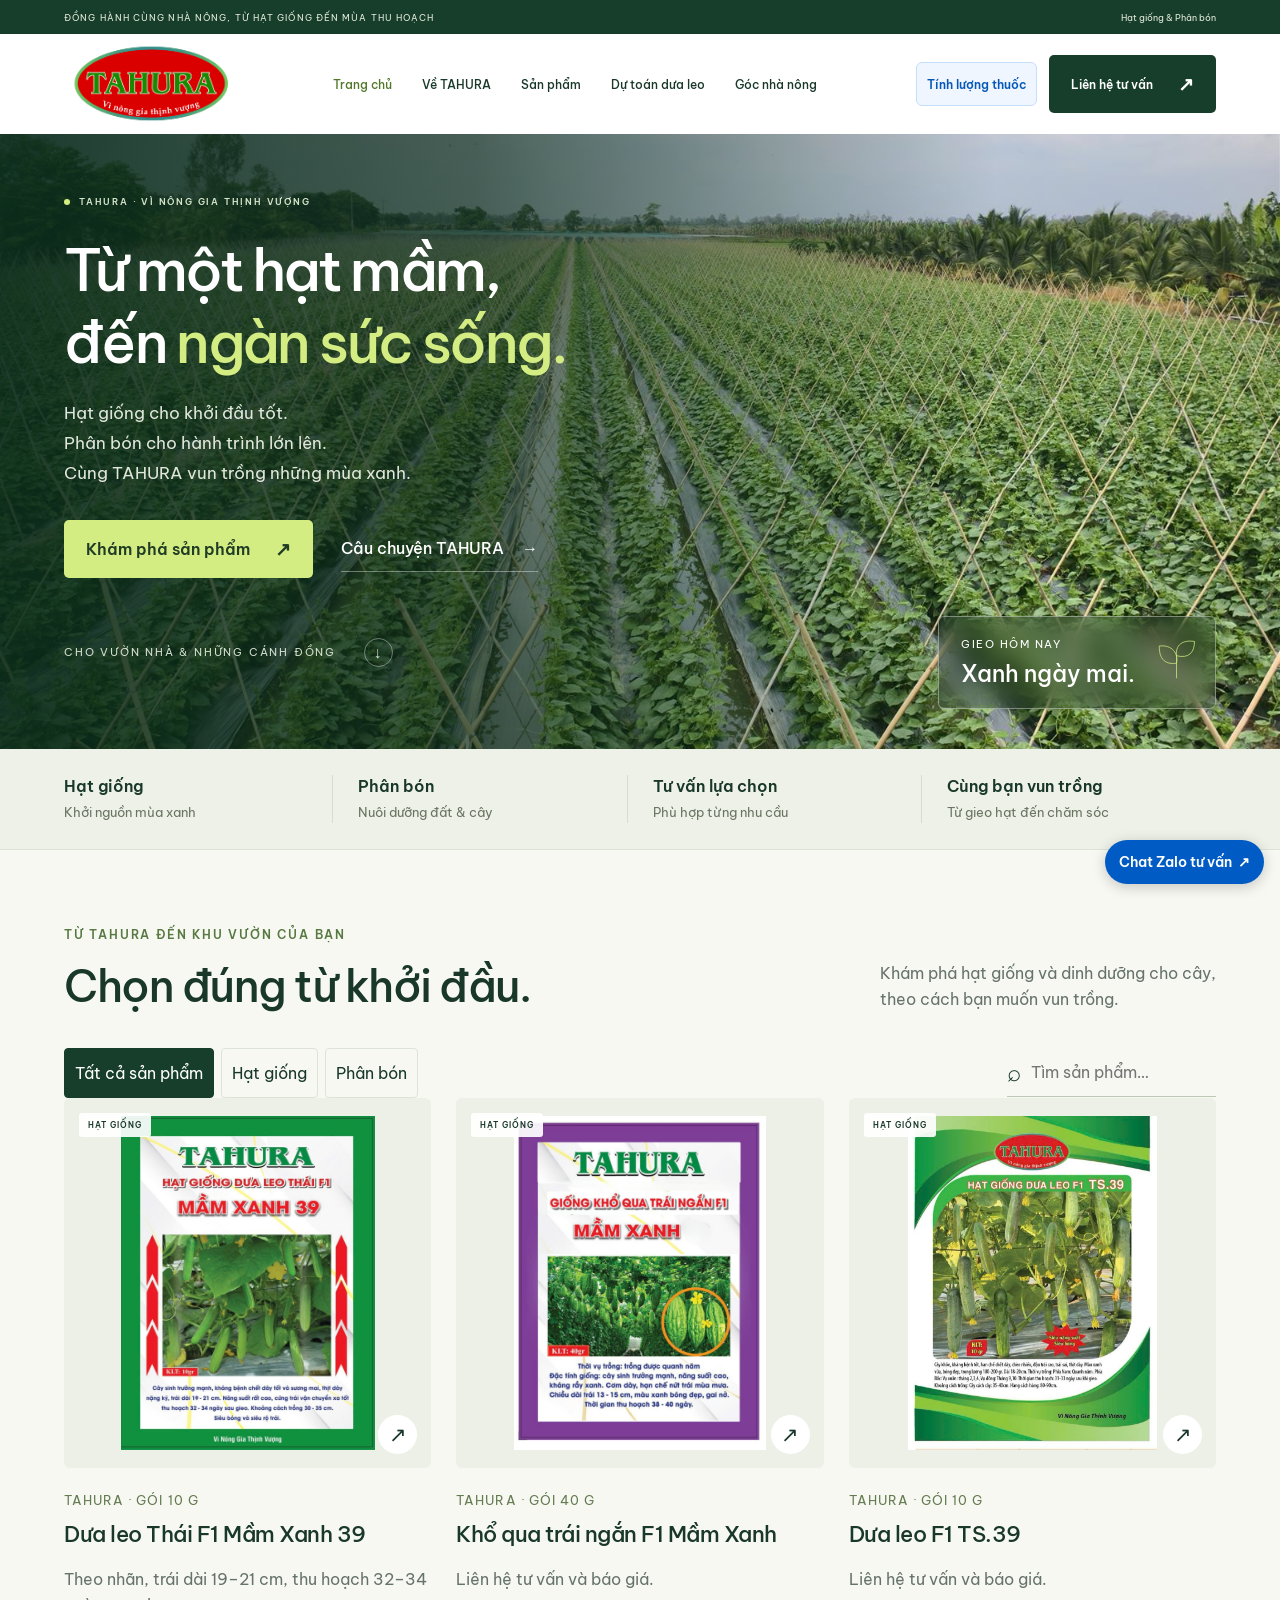
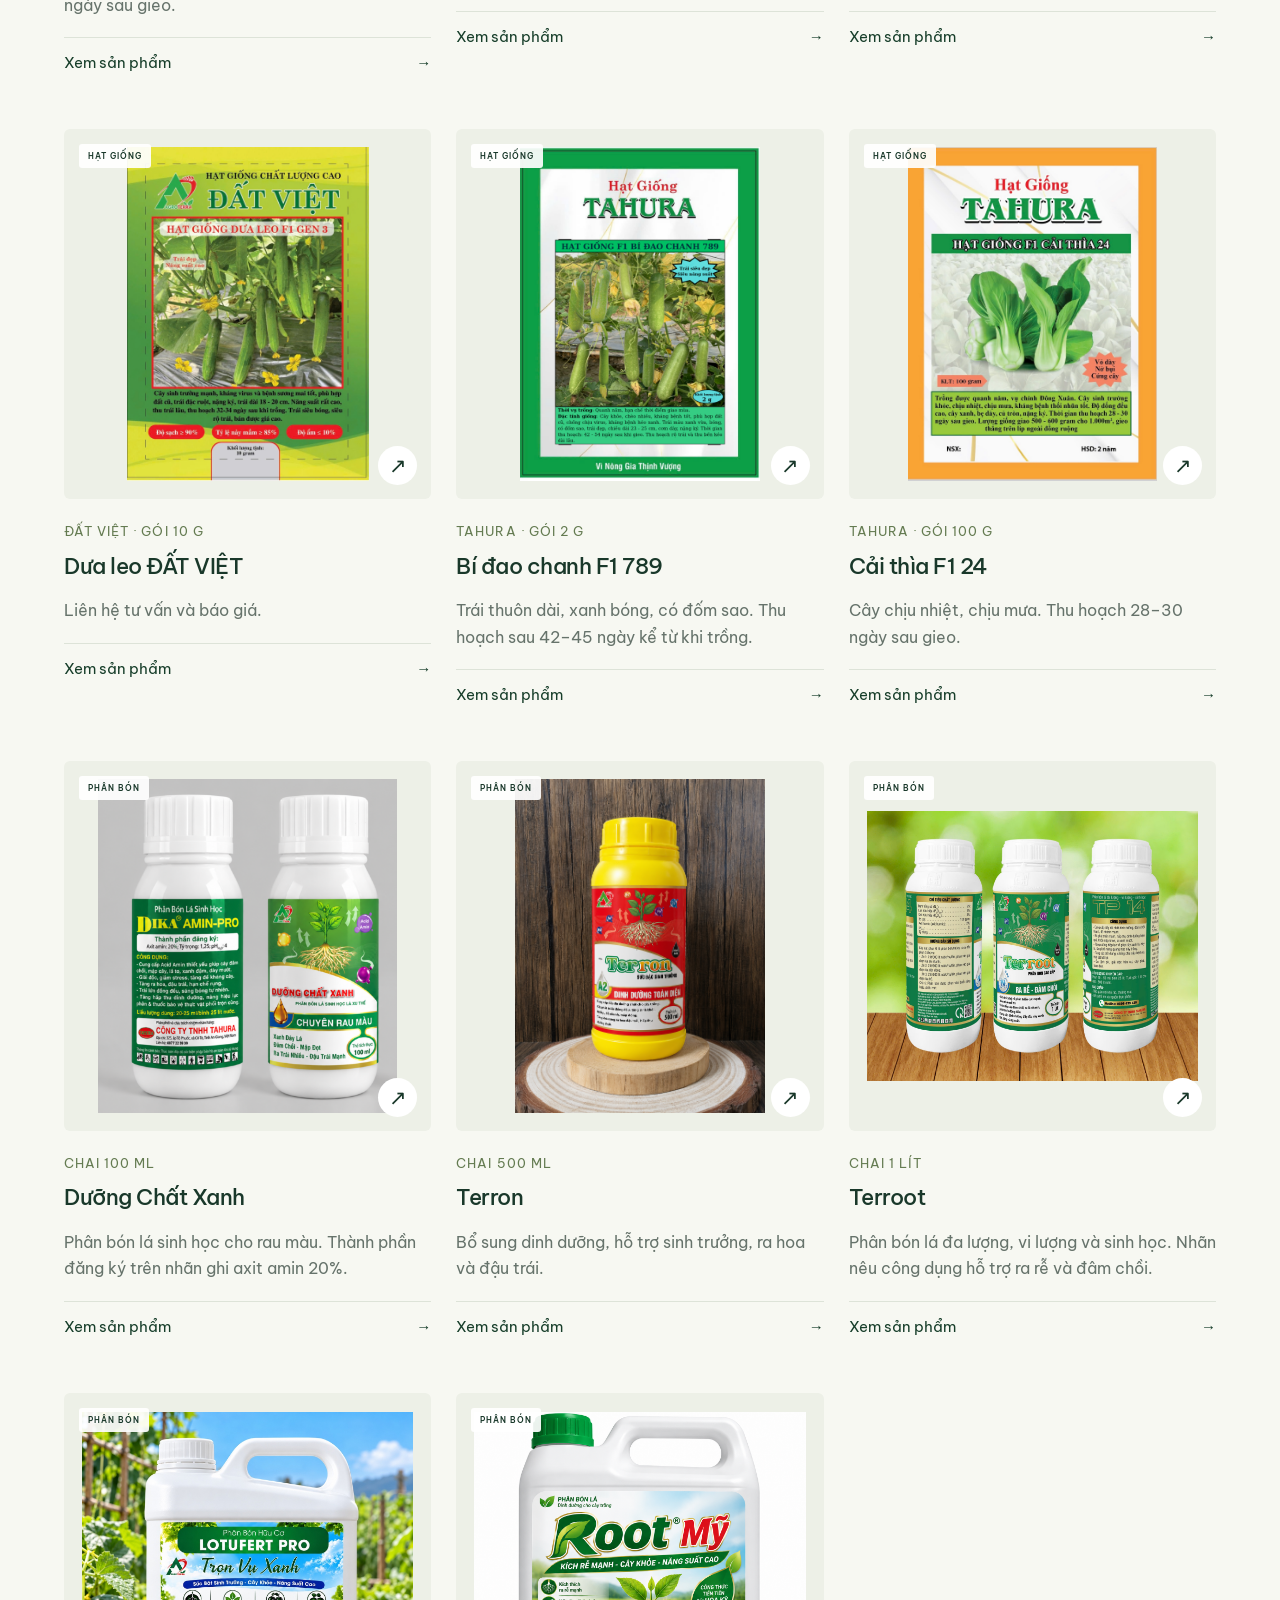
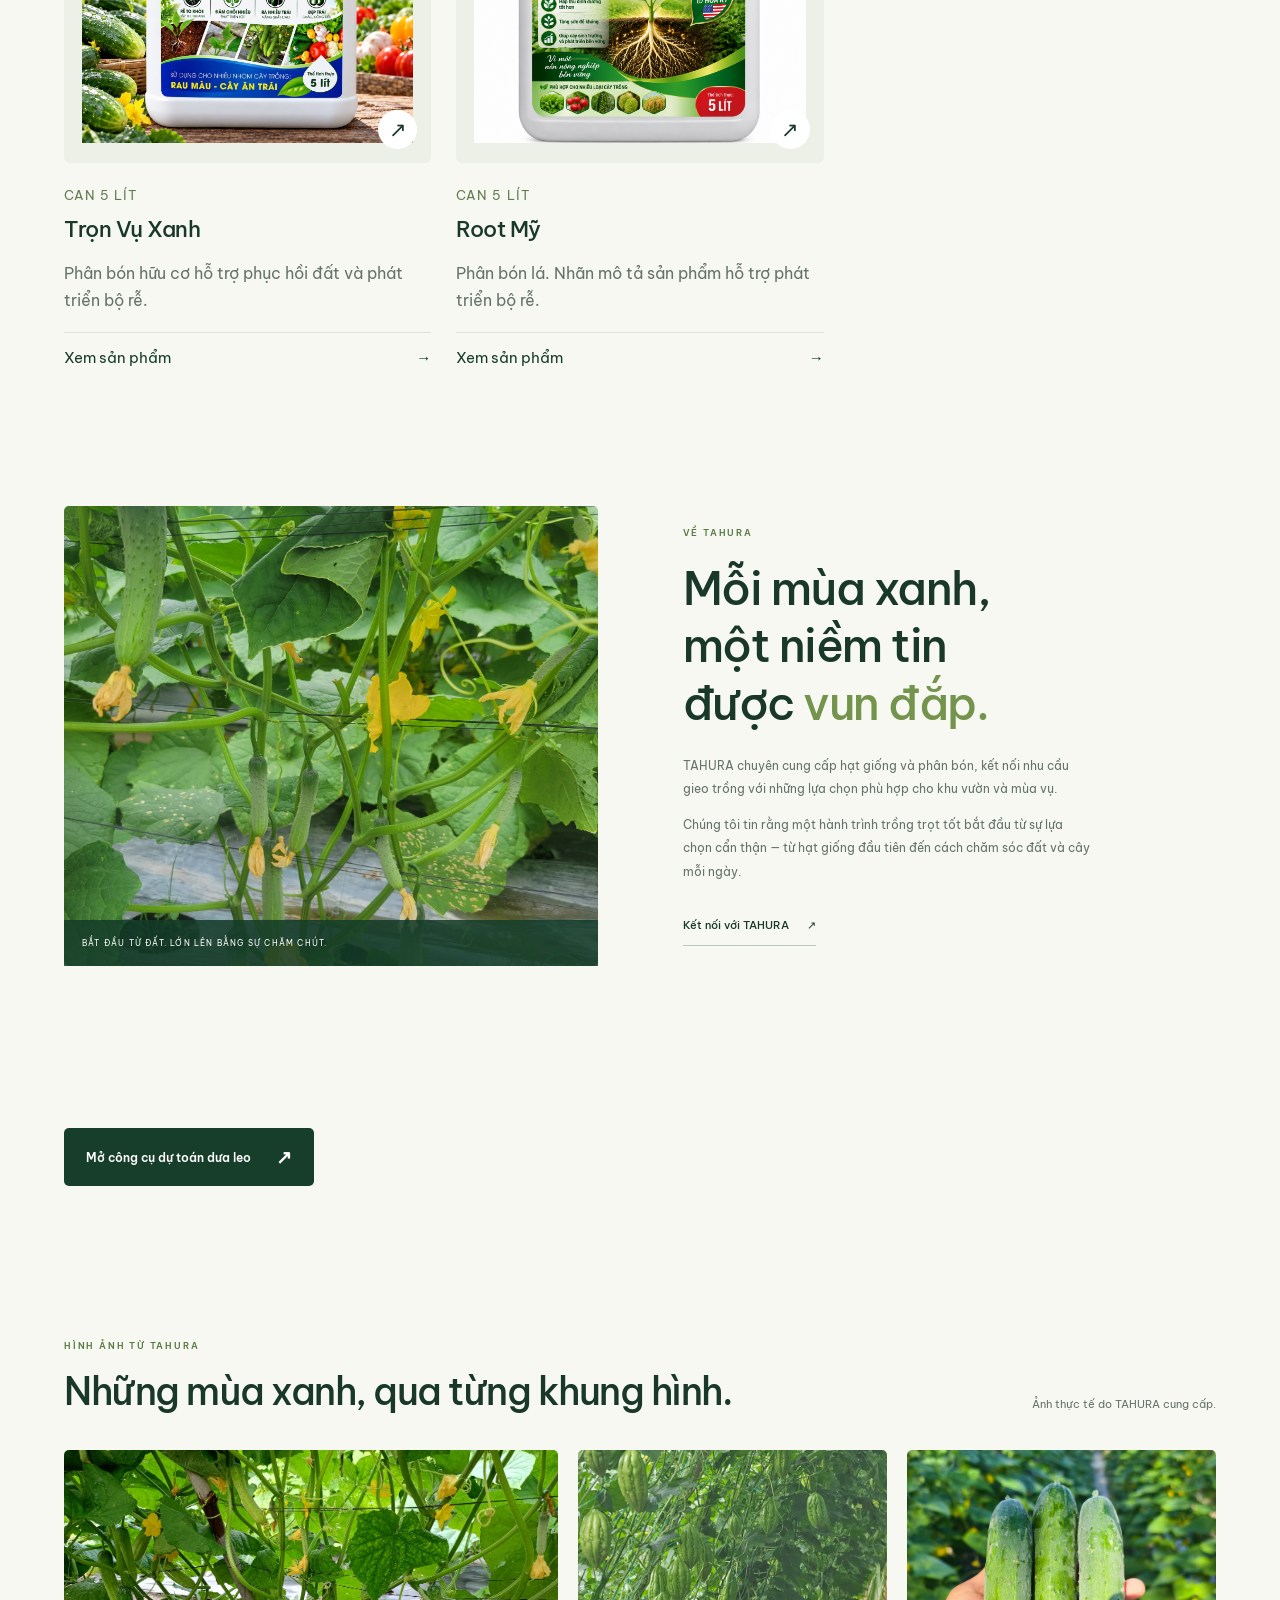
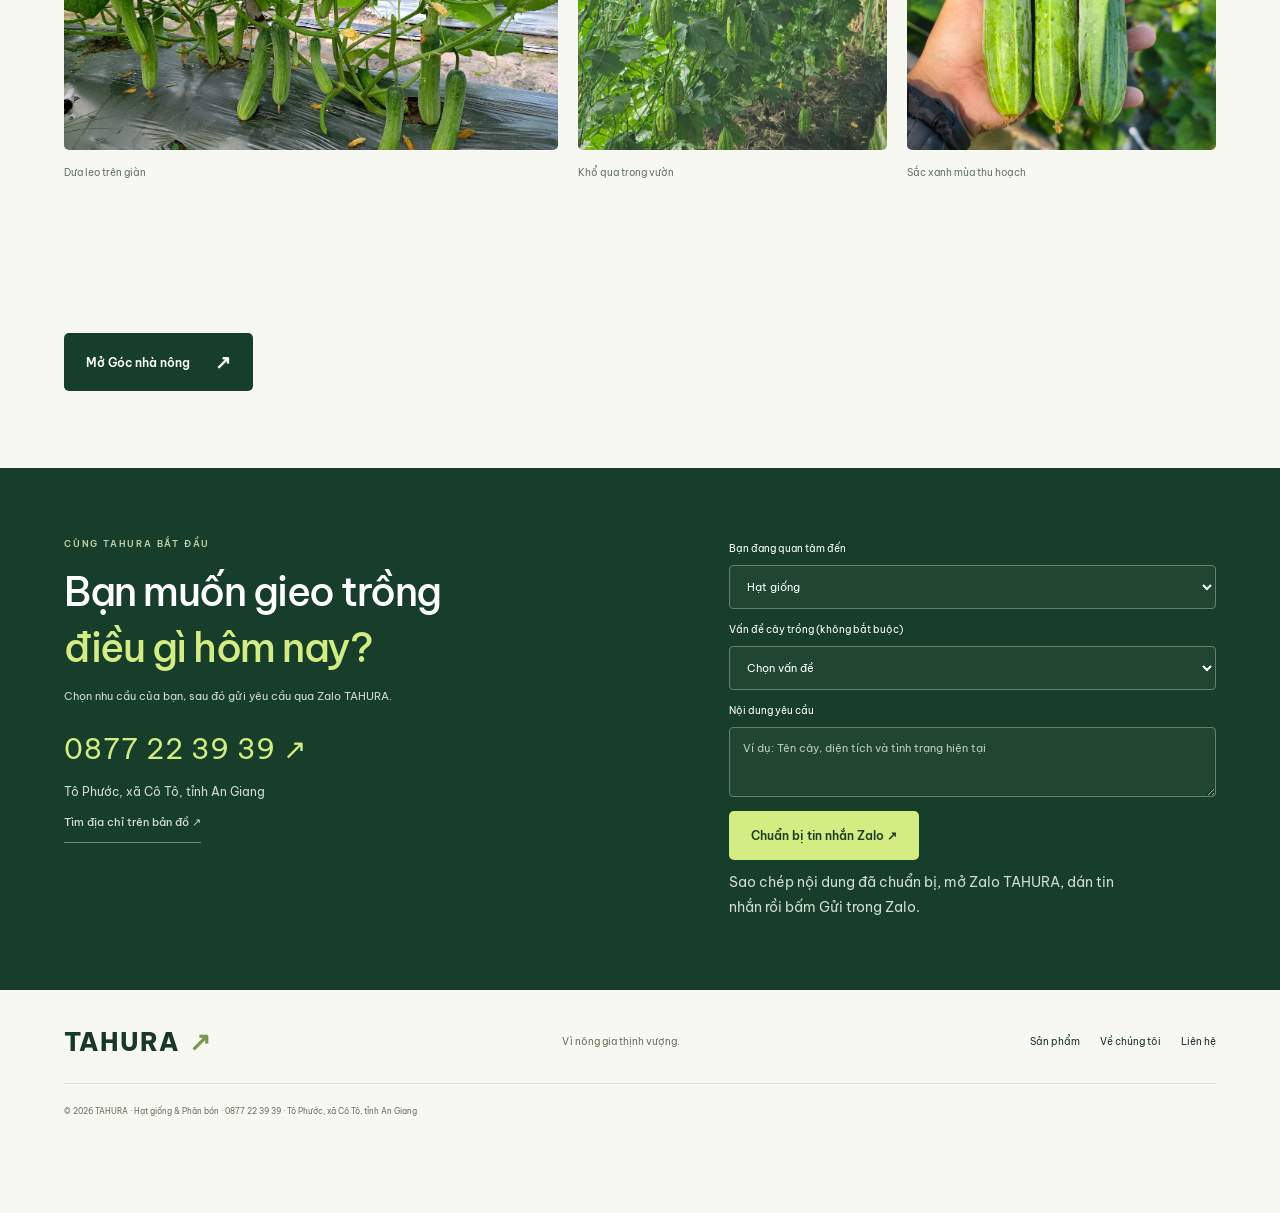
==== commit ec738fb5: "Move Góc nhà nông to a standalone page" ====
--- a/index.html
+++ b/index.html
@@ -1,9 +1,9 @@
 <!doctype html>
 <html lang="vi">
-<head><meta charset="utf-8"><meta name="viewport" content="width=device-width,initial-scale=1"><meta name="description" content="TAHURA — Hạt giống và phân bón. Khám phá giải pháp cho khu vườn và mùa vụ của bạn."><title>TAHURA — Vì nông gia thịnh vượng</title><link rel="stylesheet" href="styles.css?v=zalo-one-line"><script src="app.js?v=chat-zalo-tu-van" defer></script></head>
+<head><meta charset="utf-8"><meta name="viewport" content="width=device-width,initial-scale=1"><meta name="description" content="TAHURA — Hạt giống và phân bón. Khám phá giải pháp cho khu vườn và mùa vụ của bạn."><title>TAHURA – Hạt giống &amp; Phân bón</title><link rel="icon" type="image/png" sizes="64x64" href="assets/favicon.png"><link rel="stylesheet" href="styles.css?v=chuyen-anh-san-pham"><script src="app.js?v=goc-nha-nong" defer></script><meta name="google-site-verification" content="KvTGWj1U2gdOpnxj12AO7X1RLxPlseYbXapTk5F9UB8" /></head>
 <body>
 <div class="topbar">ĐỒNG HÀNH CÙNG NHÀ NÔNG, TỪ HẠT GIỐNG ĐẾN MÙA THU HOẠCH <span>Hạt giống & Phân bón</span></div>
-<header><div class="header-brand"><a class="brand" href="#" aria-label="TAHURA trang chủ"><span class="logo-window"><img src="assets/tahura-logo.png" alt="TAHURA — Vì nông gia thịnh vượng"></span></a></div><nav aria-label="Điều hướng chính"><a href="#" class="active">Trang chủ</a><a href="gioi-thieu.html">Về TAHURA</a><a href="#san-pham">Sản phẩm</a><a href="du-toan-dua-leo.html">Dự toán dưa leo</a><a href="#kien-thuc">Góc nhà nông</a></nav><div class="header-actions"><a class="header-zalo" href="tinh-lieu-phun.html">Tính lượng thuốc</a><a href="#lien-he" class="button header-cta">Liên hệ tư vấn <span>↗</span></a><button class="menu" aria-label="Mở menu" aria-expanded="false">☰</button></div></header>
+<header><div class="header-brand"><a class="brand" href="#" aria-label="TAHURA trang chủ"><span class="logo-window"><img src="assets/tahura-logo.png" alt="TAHURA — Vì nông gia thịnh vượng"></span></a></div><nav aria-label="Điều hướng chính"><a href="#" class="active">Trang chủ</a><a href="gioi-thieu.html">Về TAHURA</a><a href="#san-pham">Sản phẩm</a><a href="du-toan-dua-leo.html">Dự toán dưa leo</a><a href="goc-nha-nong.html">Góc nhà nông</a></nav><div class="header-actions"><a class="header-zalo" href="tinh-lieu-phun.html">Tính lượng thuốc</a><a href="#lien-he" class="button header-cta">Liên hệ tư vấn <span>↗</span></a><button class="menu" aria-label="Mở menu" aria-expanded="false">☰</button></div></header>
 <main>
 <section class="hero"><div class="hero-photo" role="img" aria-label="Ruộng dưa leo trong ảnh thực tế do TAHURA cung cấp"></div><div class="hero-content"><div class="eyebrow"><span></span> TAHURA · VÌ NÔNG GIA THỊNH VƯỢNG</div><h1>Từ một hạt mầm,<br>đến <em>ngàn sức sống.</em></h1><p>Hạt giống cho khởi đầu tốt.<br>Phân bón cho hành trình lớn lên.<br>Cùng TAHURA vun trồng những mùa xanh.</p><div class="hero-actions"><a class="button lime" href="#san-pham">Khám phá sản phẩm <span>↗</span></a><a class="text-link" href="gioi-thieu.html">Câu chuyện TAHURA <span>→</span></a></div><div class="hero-bottom"><span>CHO VƯỜN NHÀ & NHỮNG CÁNH ĐỒNG</span><a href="#san-pham" aria-label="Cuộn tới sản phẩm">↓</a></div></div><div class="photo-label"><span>GIEO HÔM NAY</span><strong>Xanh ngày mai.</strong><svg viewBox="0 0 60 60" aria-hidden="true"><path d="M30 55V24M30 35C8 38 7 20 7 12c17-2 26 10 23 23Zm0-10C28 7 43 4 54 6c0 15-8 23-24 19Z"/></svg></div></section>
 <div class="benefits"><div><p>Hạt giống<small>Khởi nguồn mùa xanh</small></p></div><div><p>Phân bón<small>Nuôi dưỡng đất & cây</small></p></div><div><p>Tư vấn lựa chọn<small>Phù hợp từng nhu cầu</small></p></div><div><p>Cùng bạn vun trồng<small>Từ gieo hạt đến chăm sóc</small></p></div></div>
@@ -51,7 +51,7 @@
 <div id="du-toan-canh-tac" class="section">
   <a id="du-toan" class="button" href="du-toan-dua-leo.html">Mở công cụ dự toán dưa leo <span aria-hidden="true">↗</span></a>
 </div>
-<section class="section field-gallery"><div class="section-heading"><div><div class="eyebrow green">HÌNH ẢNH TỪ TAHURA</div><h2>Những mùa xanh, qua từng khung hình.</h2></div><p>Ảnh thực tế do TAHURA cung cấp.</p></div><div class="gallery-grid"><figure><img src="assets/hero-tahura.jpg" alt="Giàn dưa leo đang mang trái" loading="lazy"><figcaption>Dưa leo trên giàn</figcaption></figure><figure><img src="assets/bitter-melon.jpg" alt="Khổ qua trên giàn trồng" loading="lazy"><figcaption>Khổ qua trong vườn</figcaption></figure><figure><img src="assets/harvest.jpg" alt="Dưa leo sau khi hái" loading="lazy"><figcaption>Sắc xanh mùa thu hoạch</figcaption></figure></div></section><section class="section knowledge" id="kien-thuc"><div class="section-heading"><div><div class="eyebrow green">GÓC NHÀ NÔNG</div><h2>Thêm hiểu biết, thêm mùa xanh.</h2></div><span class="editorial-label">CẨM NANG VUN TRỒNG / 01—04</span></div><div class="article-grid"><a class="article" href="ky-thuat-dua-leo.html"><span>04 — KỸ THUẬT CANH TÁC</span><h3>Kỹ thuật trồng dưa leo ở Đồng bằng sông Cửu Long</h3><span class="article-bottom">Đọc bài kỹ thuật <b>↗</b></span></a><button class="article" data-article="0"><span>01 — GIEO TRỒNG</span><h3>Trước khi gieo hạt,<br>cần chuẩn bị những gì?</h3><span class="article-bottom">Đọc hướng dẫn <b>↗</b></span></button><button class="article" data-article="1"><span>02 — CHĂM SÓC ĐẤT</span><h3>Hiểu đất trồng,<br>chọn cách chăm phù hợp.</h3><span class="article-bottom">Đọc hướng dẫn <b>↗</b></span></button><button class="article" data-article="2"><span>03 — DINH DƯỠNG</span><h3>Bón phân đúng cách<br>bắt đầu từ nhãn sản phẩm.</h3><span class="article-bottom">Đọc hướng dẫn <b>↗</b></span></button></div></section>
+<section class="section field-gallery"><div class="section-heading"><div><div class="eyebrow green">HÌNH ẢNH TỪ TAHURA</div><h2>Những mùa xanh, qua từng khung hình.</h2></div><p>Ảnh thực tế do TAHURA cung cấp.</p></div><div class="gallery-grid"><figure><img src="assets/hero-tahura.jpg" alt="Giàn dưa leo đang mang trái" loading="lazy"><figcaption>Dưa leo trên giàn</figcaption></figure><figure><img src="assets/bitter-melon.jpg" alt="Khổ qua trên giàn trồng" loading="lazy"><figcaption>Khổ qua trong vườn</figcaption></figure><figure><img src="assets/harvest.jpg" alt="Dưa leo sau khi hái" loading="lazy"><figcaption>Sắc xanh mùa thu hoạch</figcaption></figure></div></section><div id="kien-thuc" class="section"><a class="button" href="goc-nha-nong.html">Mở Góc nhà nông <span aria-hidden="true">↗</span></a></div>
 <section id="lien-he" class="contact section"><div><div class="eyebrow">CÙNG TAHURA BẮT ĐẦU</div><h2>Bạn muốn gieo trồng<br><em>điều gì hôm nay?</em></h2><p>Chọn nhu cầu của bạn, sau đó gửi yêu cầu qua Zalo TAHURA.</p><span class="contact-note"><a class="contact-phone" href="tel:0877223939">0877 22 39 39 ↗</a><address>Tô Phước, xã Cô Tô, tỉnh An Giang</address><a class="text-link" href="https://www.google.com/maps/search/?api=1&amp;query=T%C3%B4%20Ph%C6%B0%E1%BB%9Bc%2C%20x%C3%A3%20C%C3%B4%20T%C3%B4%2C%20t%E1%BB%89nh%20An%20Giang" target="_blank" rel="noopener noreferrer">Tìm địa chỉ trên bản đồ ↗</a></span></div><form id="contact-form">
   <label for="interest">Bạn đang quan tâm đến</label>
   <select id="interest"><option>Hạt giống</option><option>Phân bón</option><option>Cả hạt giống và phân bón</option><option>Tư vấn cây trồng</option><option>Đăng ký đại lý</option></select>
@@ -64,6 +64,15 @@
 </form></section>
 </main><footer><a class="brand footer-brand" href="#">TAHURA<span class="footer-sprout">↗</span></a><p>Vì nông gia thịnh vượng.</p><div><a href="#san-pham">Sản phẩm</a><a href="gioi-thieu.html">Về chúng tôi</a><a href="#lien-he">Liên hệ</a></div><small>© 2026 TAHURA · Hạt giống & Phân bón · <a href="tel:0877223939">0877 22 39 39</a> · Tô Phước, xã Cô Tô, tỉnh An Giang</small></footer>
 <dialog id="detail-dialog"><button class="close-dialog" aria-label="Đóng">×</button><div class="eyebrow green" id="dialog-label">TAHURA</div><h2 id="dialog-title"></h2><div id="dialog-content"></div></dialog>
+<dialog id="product-photo-dialog" aria-label="Ảnh thực tế sản phẩm">
+  <form method="dialog"><button class="close-dialog" aria-label="Đóng ảnh" autofocus>×</button></form>
+  <img alt="">
+  <div class="photo-navigation" hidden>
+    <button type="button" data-photo-step="-1" aria-label="Ảnh trước">←</button>
+    <span role="status" aria-atomic="true"></span>
+    <button type="button" data-photo-step="1" aria-label="Ảnh sau">→</button>
+  </div>
+</dialog>
 <template id="mam-xanh-39-gallery"><h3>Ảnh vườn Mầm Xanh 39</h3><div class="product-gallery"><a href="assets/mam-xanh-39-vuon-1.jpg" target="_blank" rel="noopener"><img src="assets/mam-xanh-39-vuon-1.jpg" alt="Dưa leo trên giàn tre" loading="lazy"></a><a href="assets/mam-xanh-39-vuon-2.jpg" target="_blank" rel="noopener"><img src="assets/mam-xanh-39-vuon-2.jpg" alt="Luống dưa leo non" loading="lazy"></a><a href="assets/mam-xanh-39-vuon-3.jpg" target="_blank" rel="noopener"><img src="assets/mam-xanh-39-vuon-3.jpg" alt="Hoa và trái dưa leo trên giàn" loading="lazy"></a><a href="assets/hero-tahura.jpg" target="_blank" rel="noopener"><img src="assets/hero-tahura.jpg" alt="Giàn dưa leo đang mang trái" loading="lazy"></a><a href="assets/mam-xanh-39-vuon-5.jpg" target="_blank" rel="noopener"><img src="assets/mam-xanh-39-vuon-5.jpg" alt="Dưa leo dưới tán lá" loading="lazy"></a><a href="assets/mam-xanh-39-vuon-6.png" target="_blank" rel="noopener"><img src="assets/mam-xanh-39-vuon-6.png" alt="Trái dưa leo và hoa vàng" loading="lazy"></a></div></template>
 <template id="kho-qua-gallery"><h3>Ảnh vườn và thu hoạch khổ qua</h3><div class="product-gallery"><a href="assets/kho-qua-vuon-1.jpg" target="_blank" rel="noopener"><img src="assets/kho-qua-vuon-1.jpg" alt="Khổ qua trên giàn, ảnh 1" loading="lazy"></a><a href="assets/kho-qua-vuon-2.jpg" target="_blank" rel="noopener"><img src="assets/kho-qua-vuon-2.jpg" alt="Khổ qua trên giàn, ảnh 2" loading="lazy"></a><a href="assets/bitter-melon.jpg" target="_blank" rel="noopener"><img src="assets/bitter-melon.jpg" alt="Khổ qua trên giàn, ảnh 3" loading="lazy"></a><a href="assets/kho-qua-vuon-3.jpg" target="_blank" rel="noopener"><img src="assets/kho-qua-vuon-3.jpg" alt="Khổ qua trên giàn, ảnh 4" loading="lazy"></a><a href="assets/kho-qua-vuon-4.jpg" target="_blank" rel="noopener"><img src="assets/kho-qua-vuon-4.jpg" alt="Khổ qua trên giàn, ảnh 5" loading="lazy"></a><a href="assets/kho-qua-vuon-5.jpg" target="_blank" rel="noopener"><img src="assets/kho-qua-vuon-5.jpg" alt="Khổ qua trên giàn, ảnh 6" loading="lazy"></a><a href="assets/kho-qua-vuon-6.jpg" target="_blank" rel="noopener"><img src="assets/kho-qua-vuon-6.jpg" alt="Khổ qua trên giàn, ảnh 7" loading="lazy"></a><a href="assets/kho-qua-vuon-7.jpg" target="_blank" rel="noopener"><img src="assets/kho-qua-vuon-7.jpg" alt="Khổ qua trên giàn, ảnh 8" loading="lazy"></a><a href="assets/kho-qua-vuon-8.jpg" target="_blank" rel="noopener"><img src="assets/kho-qua-vuon-8.jpg" alt="Khổ qua trên giàn, ảnh 9" loading="lazy"></a><a href="assets/kho-qua-vuon-9.jpg" target="_blank" rel="noopener"><img src="assets/kho-qua-vuon-9.jpg" alt="Khổ qua trên giàn, ảnh 10" loading="lazy"></a><a href="assets/kho-qua-vuon-10.jpg" target="_blank" rel="noopener"><img src="assets/kho-qua-vuon-10.jpg" alt="Khổ qua trên giàn, ảnh 11" loading="lazy"></a><a href="assets/kho-qua-vuon-11.jpg" target="_blank" rel="noopener"><img src="assets/kho-qua-vuon-11.jpg" alt="Khổ qua sau thu hoạch" loading="lazy"></a></div></template>
 <template id="ts39-gallery">
--- a/styles.css
+++ b/styles.css
@@ -101,3 +101,40 @@
 #contact-form #form-status { font-size: 14px; }
 body { padding-bottom: calc(62px + env(safe-area-inset-bottom)); }
 
+
+#product-photo-dialog {
+  width: fit-content;
+  max-width: 94vw;
+  max-height: 92vh;
+  max-height: 92dvh;
+  padding: 46px 12px 12px;
+  background: #12271d;
+}
+#product-photo-dialog .close-dialog { color: #fff; }
+#product-photo-dialog img {
+  display: block;
+  max-width: min(1200px, calc(94vw - 24px));
+  max-height: calc(92vh - 116px);
+  max-height: calc(92dvh - 116px);
+  object-fit: contain;
+}
+
+#product-photo-dialog img { margin-inline: auto; }
+.photo-navigation:not([hidden]) {
+  display: flex;
+  justify-content: center;
+  align-items: center;
+  gap: 16px;
+  margin-top: 10px;
+  color: #fff;
+}
+.photo-navigation button {
+  min-width: 44px;
+  min-height: 44px;
+  border: 1px solid #ffffff60;
+  border-radius: 8px;
+  background: #ffffff18;
+  color: #fff;
+  font-size: 22px;
+}
+.photo-navigation button:hover { background: #ffffff34; }
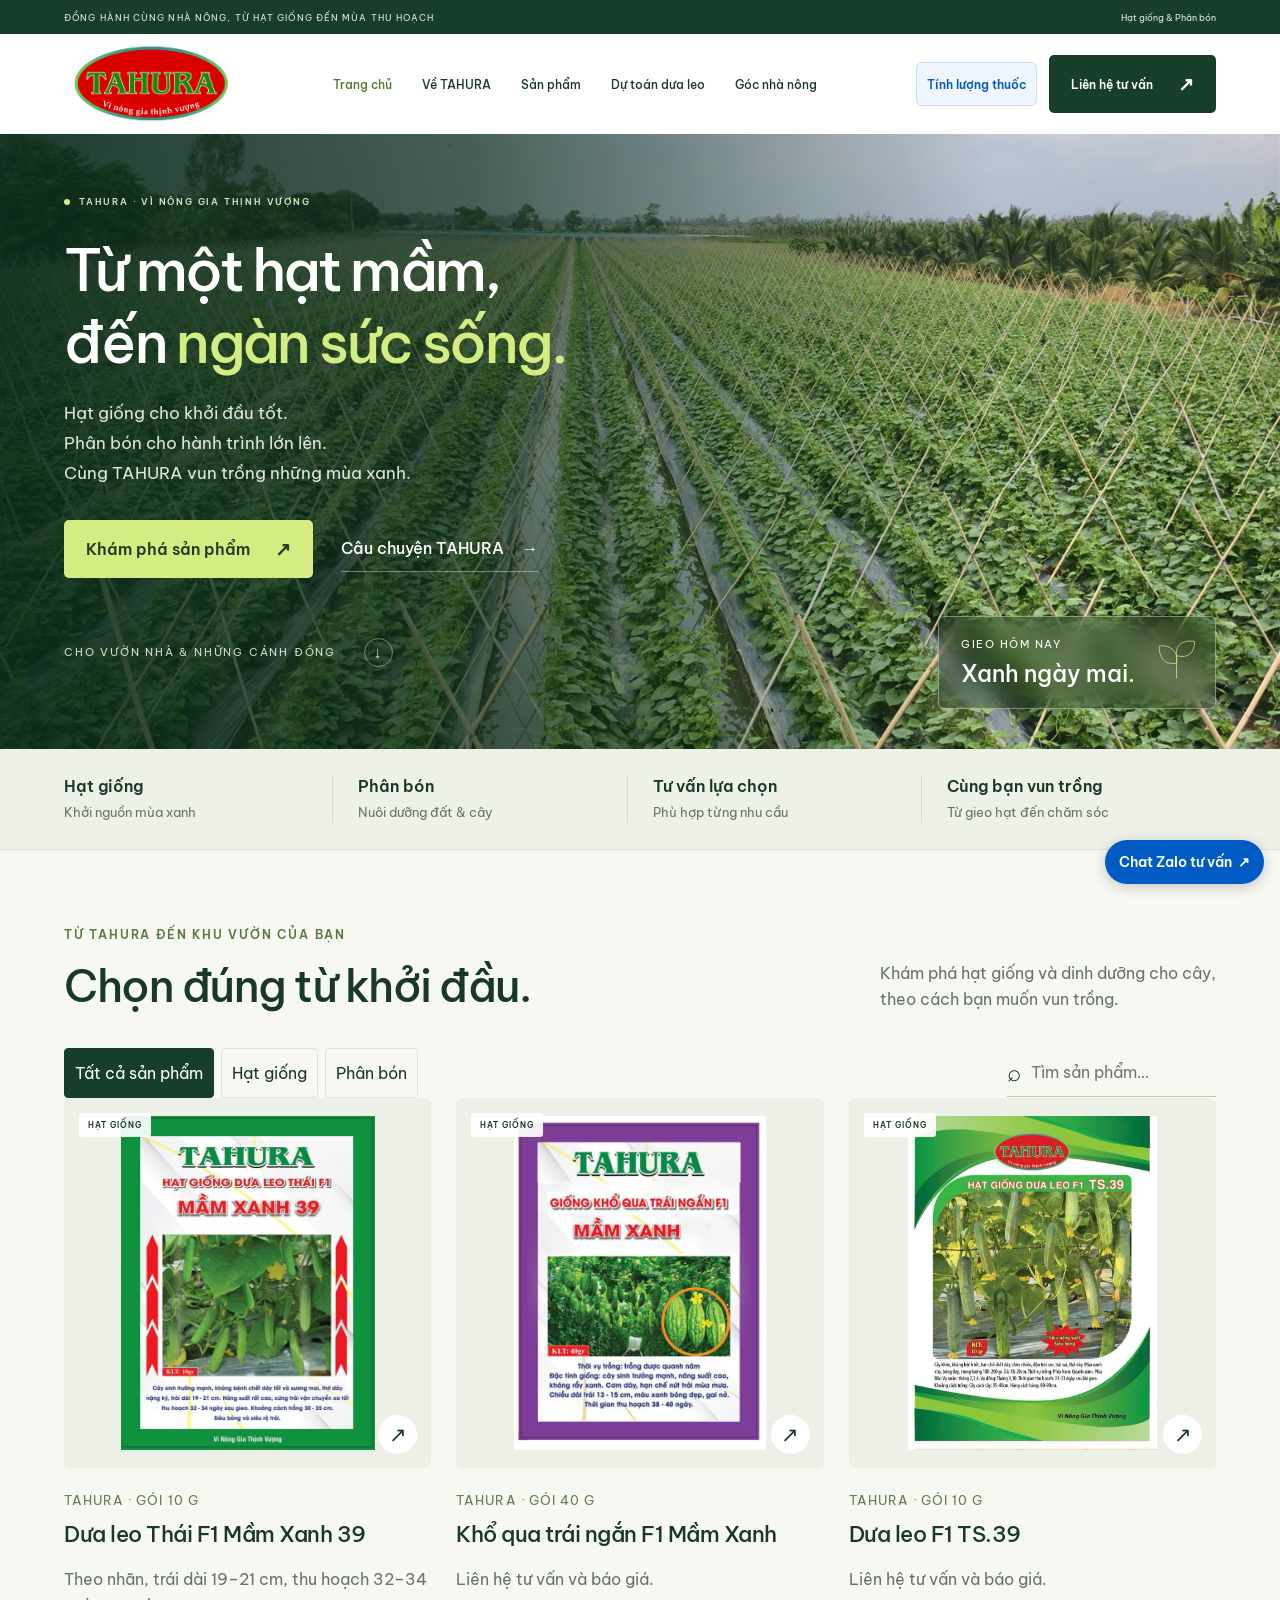
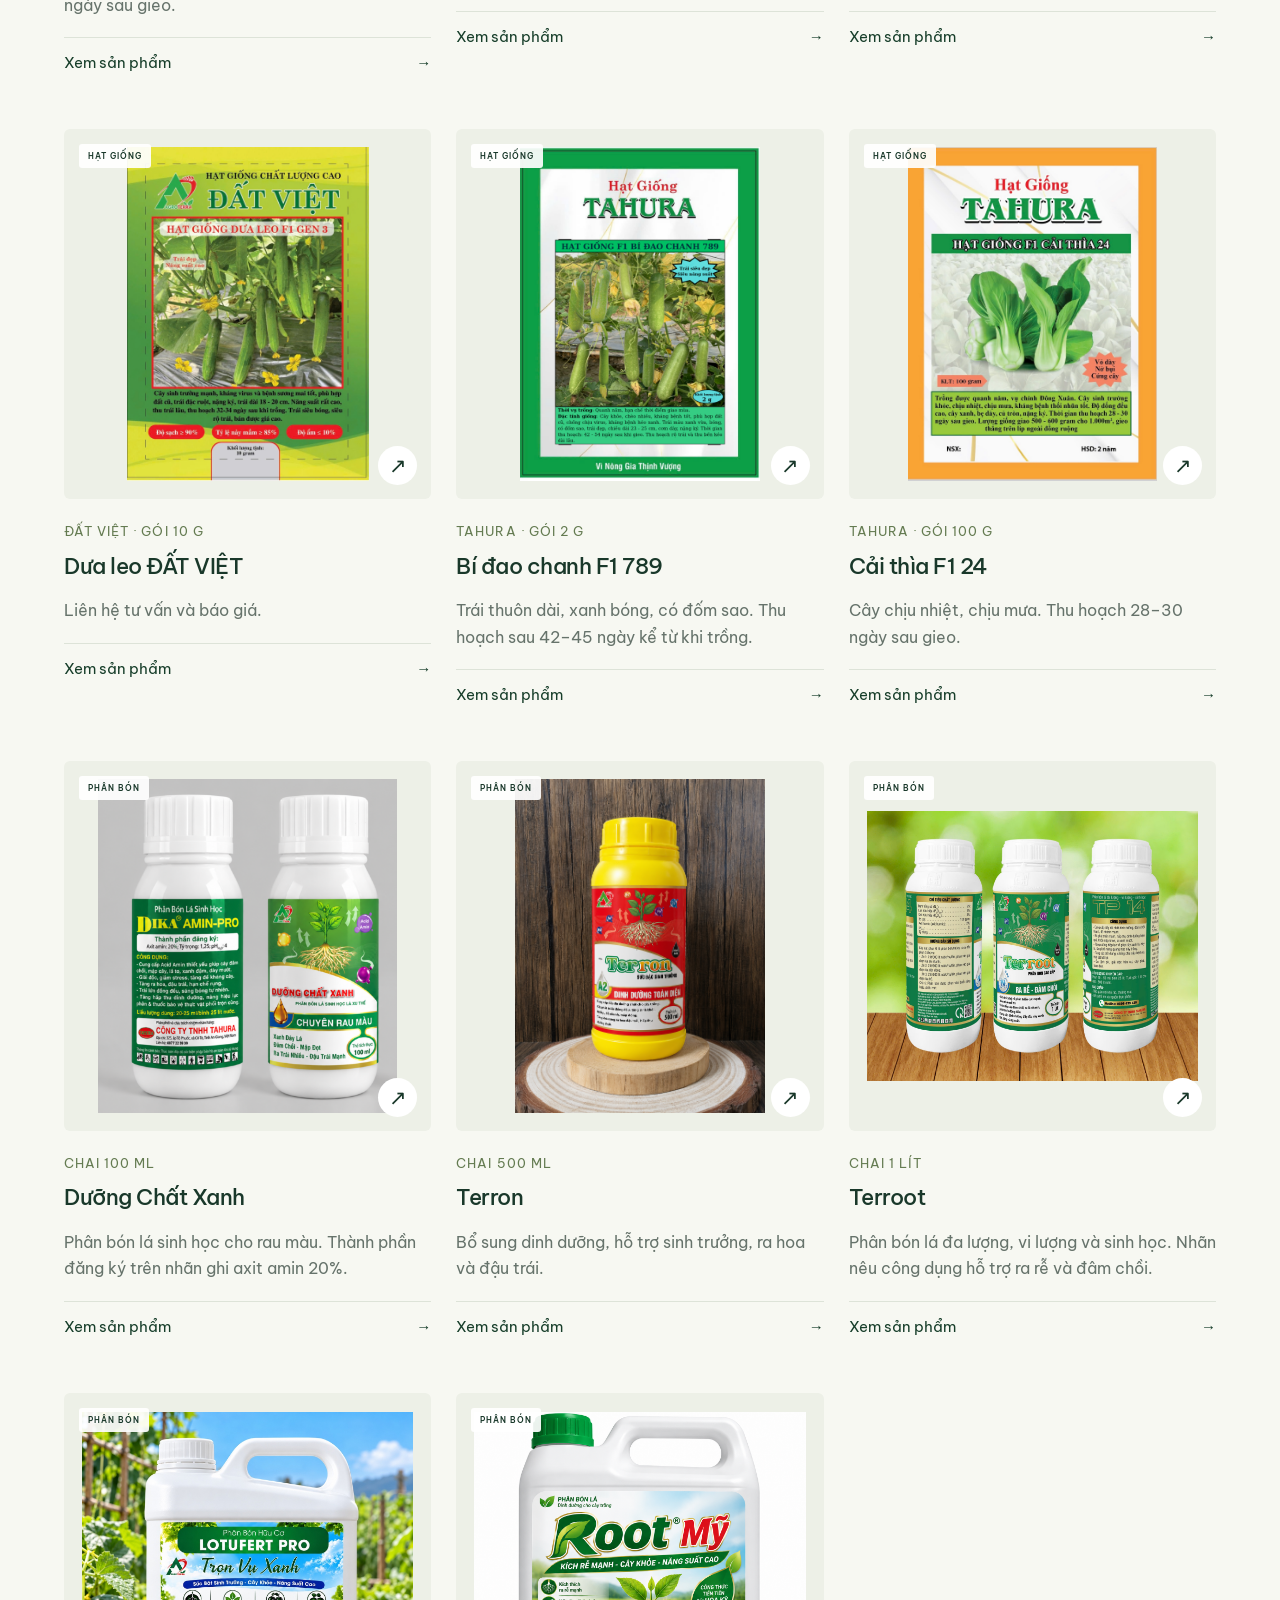
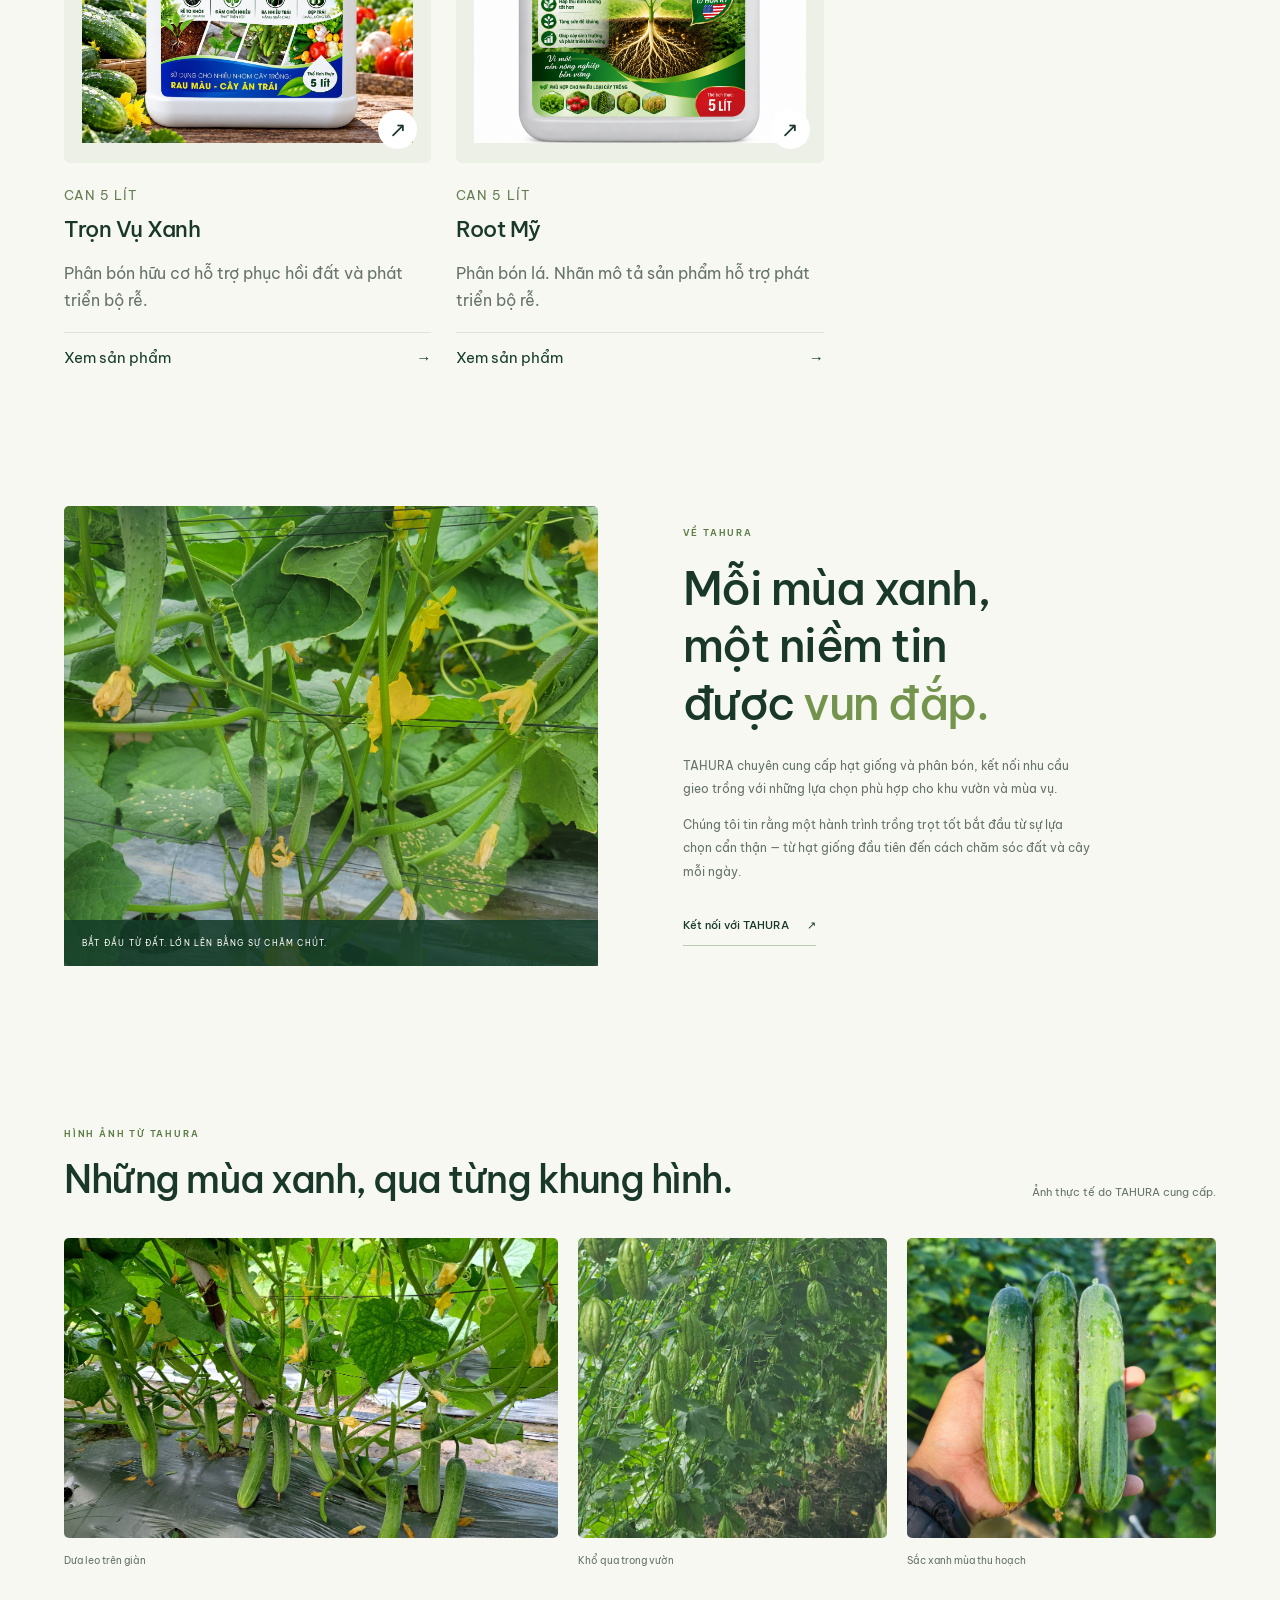
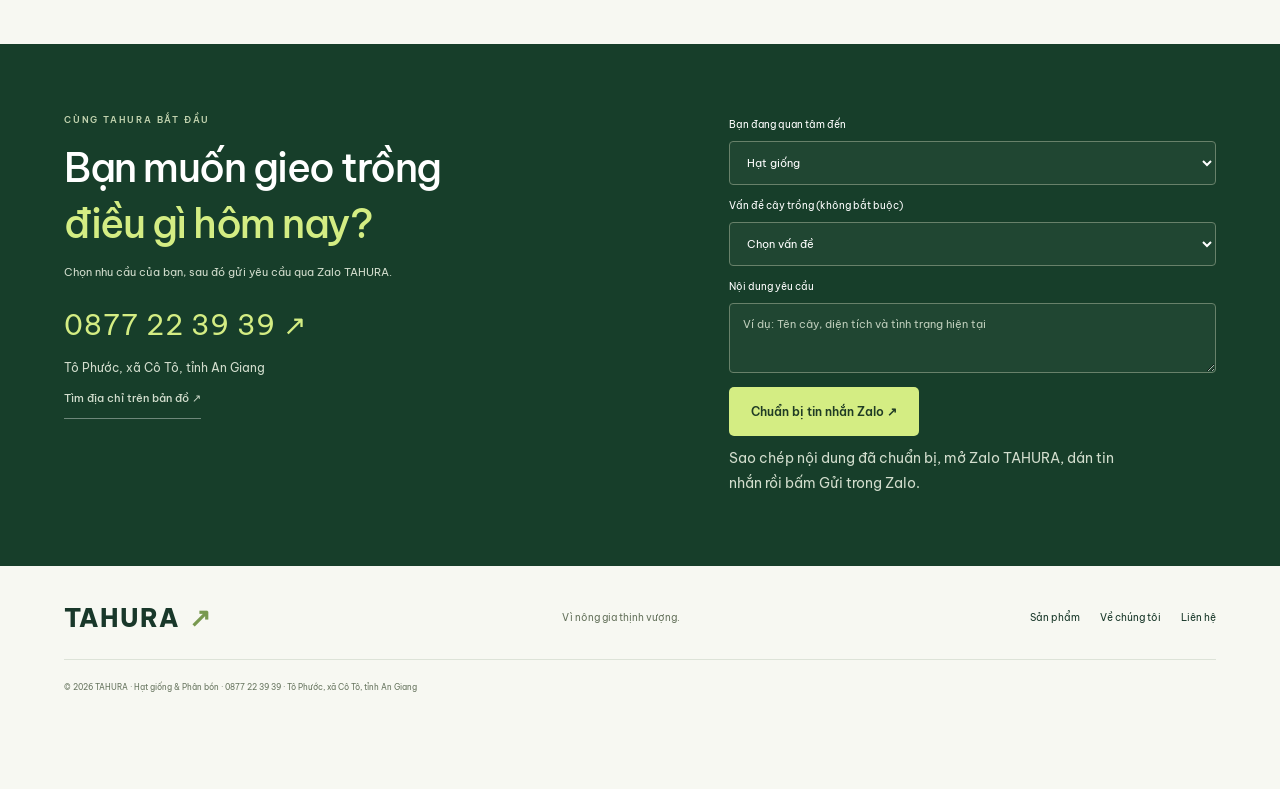
==== commit db182a15: "Remove duplicate tool and farmer page buttons from homepage" ====
--- a/index.html
+++ b/index.html
@@ -48,10 +48,8 @@
 </div><p id="no-results" hidden>Chưa có sản phẩm phù hợp trong danh mục hiện tại. Để được tư vấn phân bón hoặc sản phẩm khác, gọi 0877 22 39 39.</p></section>
 <section class="story section" id="ve-tahura"><div class="story-visual"><img src="assets/cucumber-field.jpg" alt="Giàn dưa leo — ảnh do TAHURA cung cấp" loading="lazy"><span class="image-caption">BẮT ĐẦU TỪ ĐẤT. LỚN LÊN BẰNG SỰ CHĂM CHÚT.</span></div><div class="story-copy"><div class="eyebrow green">VỀ TAHURA</div><h2>Mỗi mùa xanh,<br>một niềm tin<br>được <em>vun đắp.</em></h2><p>TAHURA chuyên cung cấp hạt giống và phân bón, kết nối nhu cầu gieo trồng với những lựa chọn phù hợp cho khu vườn và mùa vụ.</p><p>Chúng tôi tin rằng một hành trình trồng trọt tốt bắt đầu từ sự lựa chọn cẩn thận — từ hạt giống đầu tiên đến cách chăm sóc đất và cây mỗi ngày.</p><a class="text-link dark" href="#lien-he">Kết nối với TAHURA <span>↗</span></a></div>
 </section>
-<div id="du-toan-canh-tac" class="section">
-  <a id="du-toan" class="button" href="du-toan-dua-leo.html">Mở công cụ dự toán dưa leo <span aria-hidden="true">↗</span></a>
-</div>
-<section class="section field-gallery"><div class="section-heading"><div><div class="eyebrow green">HÌNH ẢNH TỪ TAHURA</div><h2>Những mùa xanh, qua từng khung hình.</h2></div><p>Ảnh thực tế do TAHURA cung cấp.</p></div><div class="gallery-grid"><figure><img src="assets/hero-tahura.jpg" alt="Giàn dưa leo đang mang trái" loading="lazy"><figcaption>Dưa leo trên giàn</figcaption></figure><figure><img src="assets/bitter-melon.jpg" alt="Khổ qua trên giàn trồng" loading="lazy"><figcaption>Khổ qua trong vườn</figcaption></figure><figure><img src="assets/harvest.jpg" alt="Dưa leo sau khi hái" loading="lazy"><figcaption>Sắc xanh mùa thu hoạch</figcaption></figure></div></section><div id="kien-thuc" class="section"><a class="button" href="goc-nha-nong.html">Mở Góc nhà nông <span aria-hidden="true">↗</span></a></div>
+
+<section class="section field-gallery"><div class="section-heading"><div><div class="eyebrow green">HÌNH ẢNH TỪ TAHURA</div><h2>Những mùa xanh, qua từng khung hình.</h2></div><p>Ảnh thực tế do TAHURA cung cấp.</p></div><div class="gallery-grid"><figure><img src="assets/hero-tahura.jpg" alt="Giàn dưa leo đang mang trái" loading="lazy"><figcaption>Dưa leo trên giàn</figcaption></figure><figure><img src="assets/bitter-melon.jpg" alt="Khổ qua trên giàn trồng" loading="lazy"><figcaption>Khổ qua trong vườn</figcaption></figure><figure><img src="assets/harvest.jpg" alt="Dưa leo sau khi hái" loading="lazy"><figcaption>Sắc xanh mùa thu hoạch</figcaption></figure></div></section>
 <section id="lien-he" class="contact section"><div><div class="eyebrow">CÙNG TAHURA BẮT ĐẦU</div><h2>Bạn muốn gieo trồng<br><em>điều gì hôm nay?</em></h2><p>Chọn nhu cầu của bạn, sau đó gửi yêu cầu qua Zalo TAHURA.</p><span class="contact-note"><a class="contact-phone" href="tel:0877223939">0877 22 39 39 ↗</a><address>Tô Phước, xã Cô Tô, tỉnh An Giang</address><a class="text-link" href="https://www.google.com/maps/search/?api=1&amp;query=T%C3%B4%20Ph%C6%B0%E1%BB%9Bc%2C%20x%C3%A3%20C%C3%B4%20T%C3%B4%2C%20t%E1%BB%89nh%20An%20Giang" target="_blank" rel="noopener noreferrer">Tìm địa chỉ trên bản đồ ↗</a></span></div><form id="contact-form">
   <label for="interest">Bạn đang quan tâm đến</label>
   <select id="interest"><option>Hạt giống</option><option>Phân bón</option><option>Cả hạt giống và phân bón</option><option>Tư vấn cây trồng</option><option>Đăng ký đại lý</option></select>
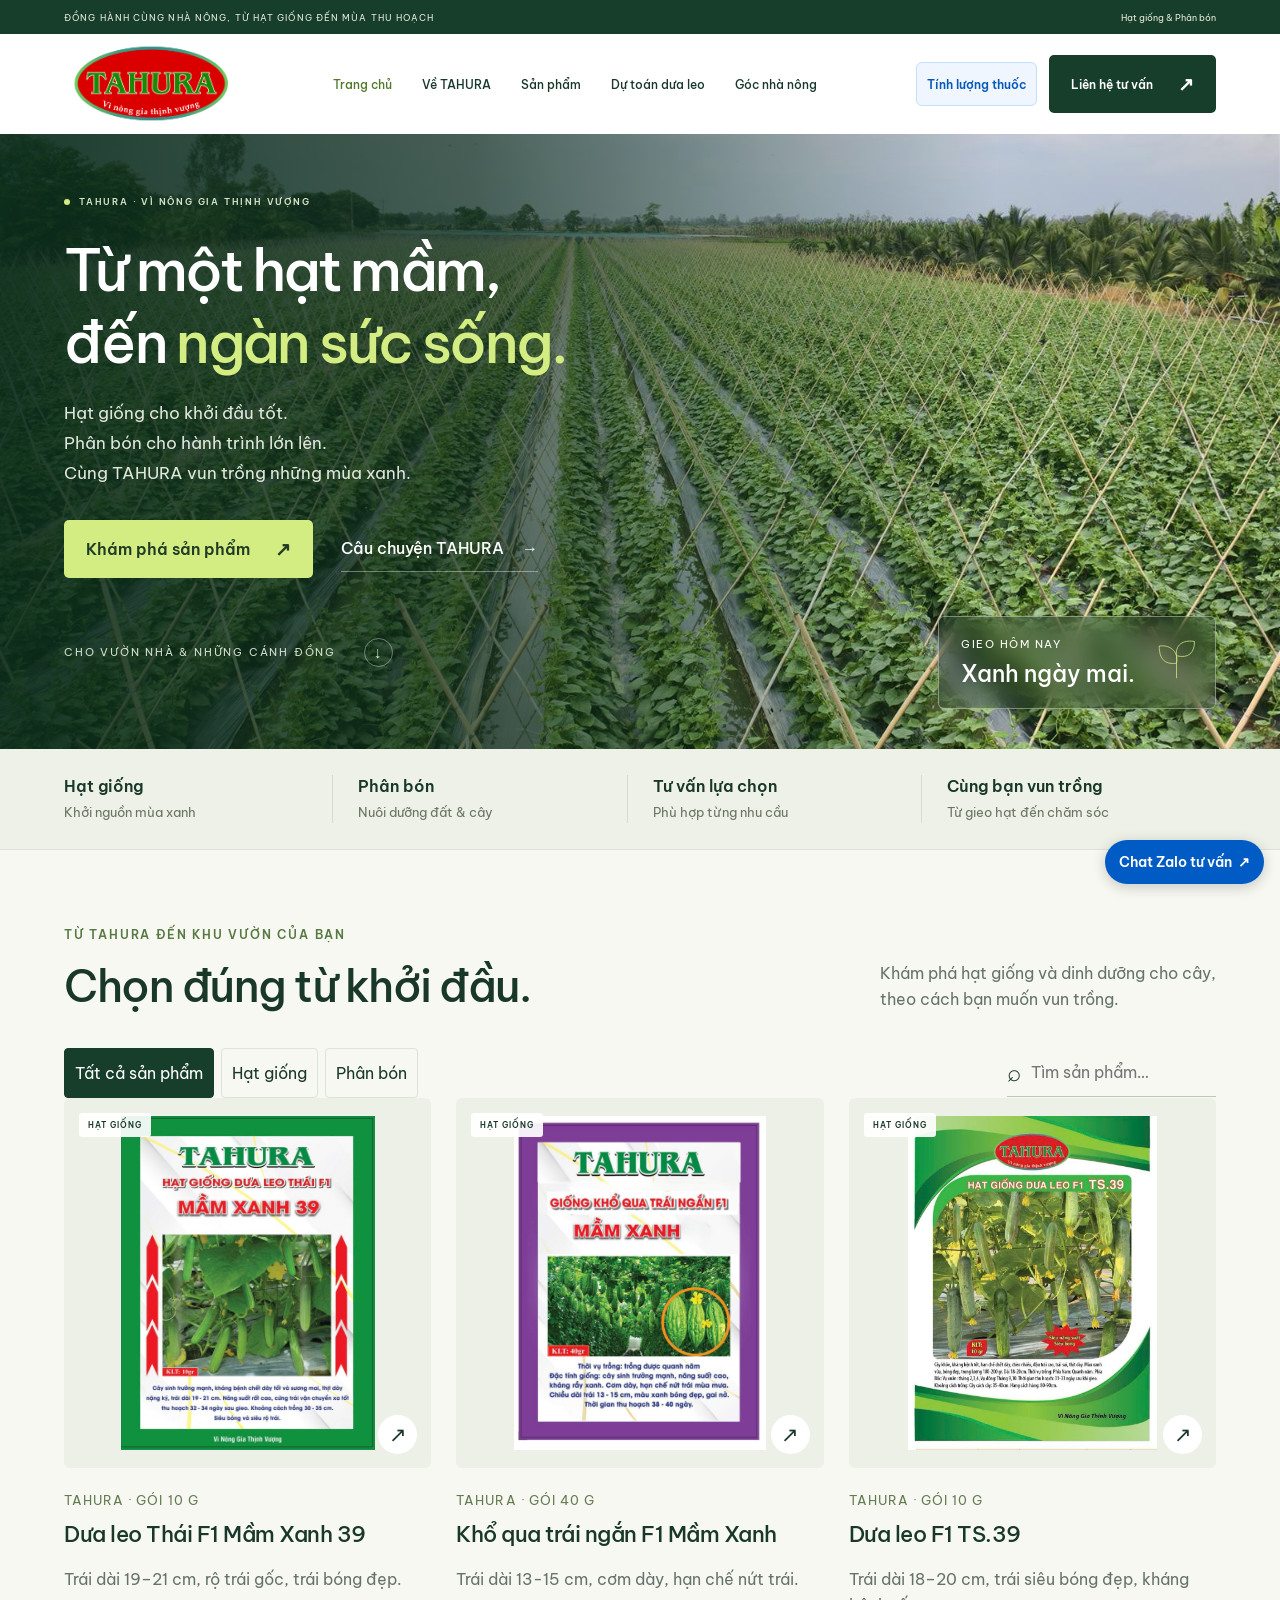
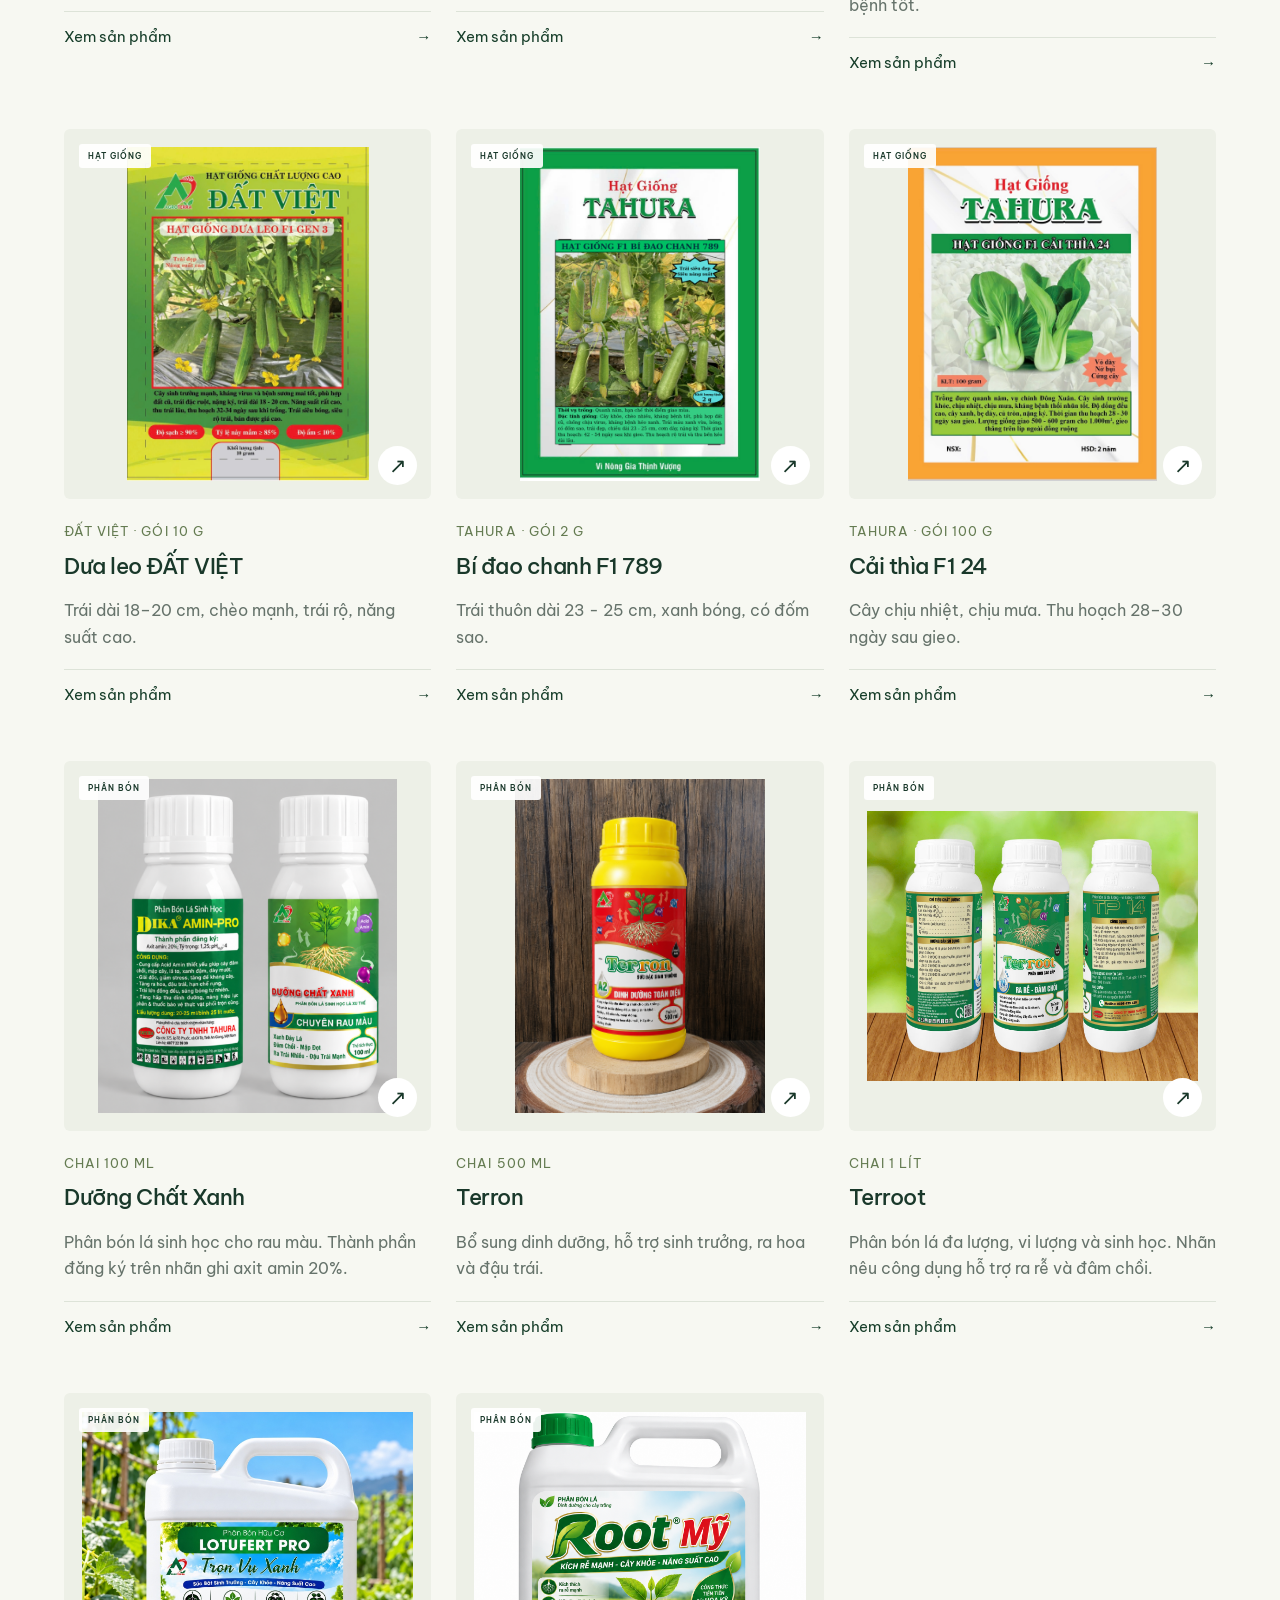
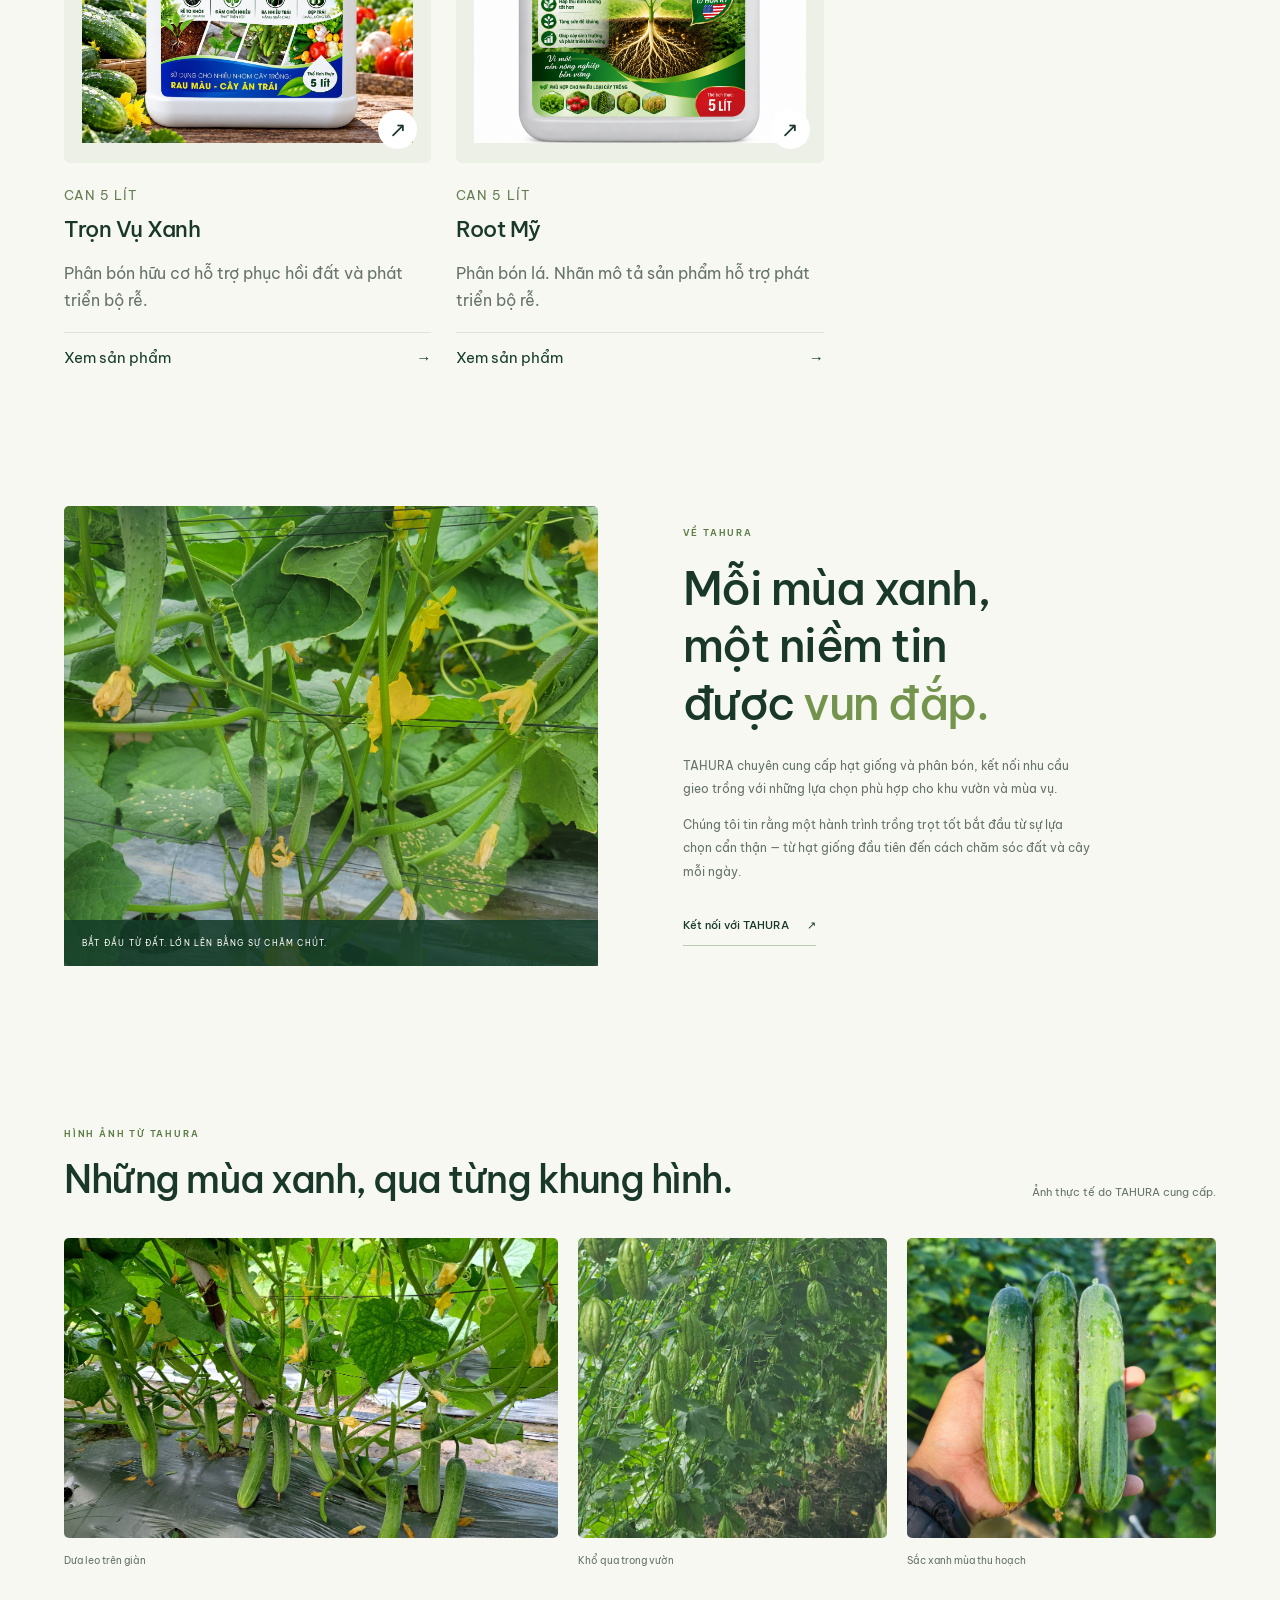
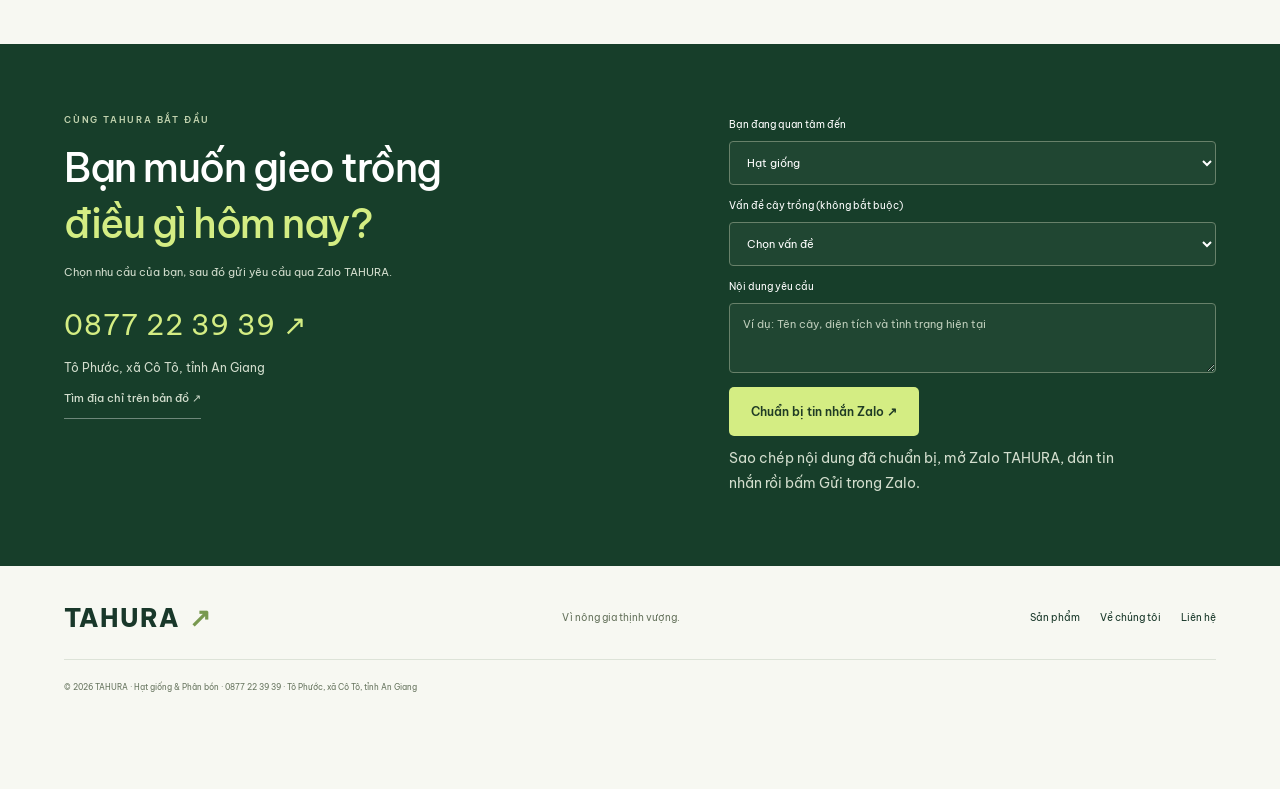
==== commit dbe96610: "Update five seed product card descriptions as requested" ====
--- a/index.html
+++ b/index.html
@@ -14,19 +14,19 @@
     <button class="round" data-product="Dưa leo Thái F1 Mầm Xanh 39" aria-label="Xem Dưa leo Thái F1 Mầm Xanh 39">↗</button>
   </div>
   <div class="product-info"><small>TAHURA · GÓI 10 G</small><h3>Dưa leo Thái F1 Mầm Xanh 39</h3>
-    <p>Theo nhãn, trái dài 19–21 cm, thu hoạch 32–34 ngày sau gieo.</p>
+    <p>Trái dài 19–21 cm, rộ trái gốc, trái bóng đẹp.</p>
     <button class="details" data-product="Dưa leo Thái F1 Mầm Xanh 39">Xem sản phẩm <span>→</span></button>
   </div>
 </article>
-<article class="product" data-category="seed" data-name="Khổ qua trái ngắn F1 Mầm Xanh TAHURA · GÓI 40 G"><div class="product-image package-photo"><span class="tag">HẠT GIỐNG</span><img src="assets/mam-xanh.png" alt="Hạt giống khổ qua trái ngắn F1 Mầm Xanh, bao bì TAHURA" loading="lazy"><button class="round" data-product="Khổ qua trái ngắn F1 Mầm Xanh" aria-label="Xem Khổ qua trái ngắn F1 Mầm Xanh">↗</button></div><div class="product-info"><small>TAHURA · GÓI 40 G</small><h3>Khổ qua trái ngắn F1 Mầm Xanh</h3><p>Liên hệ tư vấn và báo giá.</p><button class="details" data-product="Khổ qua trái ngắn F1 Mầm Xanh">Xem sản phẩm <span>→</span></button></div></article>
-<article class="product" data-category="seed" data-name="Dưa leo F1 TS.39 TAHURA · GÓI 10 G"><div class="product-image package-photo"><span class="tag">HẠT GIỐNG</span><img src="assets/ts39.jpg" alt="Hạt giống dưa leo F1 TS.39, bao bì TAHURA" loading="lazy"><button class="round" data-product="Dưa leo F1 TS.39" aria-label="Xem Dưa leo F1 TS.39">↗</button></div><div class="product-info"><small>TAHURA · GÓI 10 G</small><h3>Dưa leo F1 TS.39</h3><p>Liên hệ tư vấn và báo giá.</p><button class="details" data-product="Dưa leo F1 TS.39">Xem sản phẩm <span>→</span></button></div></article>
-<article class="product" data-category="seed" data-name="Dưa leo ĐẤT VIỆT · GÓI 10 G"><div class="product-image package-photo"><span class="tag">HẠT GIỐNG</span><img src="assets/gen3.jpg" alt="Bao bì hạt giống Dưa leo ĐẤT VIỆT (F1 GEN 3)" loading="lazy"><button class="round" data-product="Dưa leo ĐẤT VIỆT" aria-label="Xem Dưa leo ĐẤT VIỆT">↗</button></div><div class="product-info"><small>ĐẤT VIỆT · GÓI 10 G</small><h3>Dưa leo ĐẤT VIỆT</h3><p>Liên hệ tư vấn và báo giá.</p><button class="details" data-product="Dưa leo ĐẤT VIỆT">Xem sản phẩm <span>→</span></button></div></article><article class="product" data-category="seed" data-name="Hạt giống Bí đao chanh F1 789 TAHURA">
+<article class="product" data-category="seed" data-name="Khổ qua trái ngắn F1 Mầm Xanh TAHURA · GÓI 40 G"><div class="product-image package-photo"><span class="tag">HẠT GIỐNG</span><img src="assets/mam-xanh.png" alt="Hạt giống khổ qua trái ngắn F1 Mầm Xanh, bao bì TAHURA" loading="lazy"><button class="round" data-product="Khổ qua trái ngắn F1 Mầm Xanh" aria-label="Xem Khổ qua trái ngắn F1 Mầm Xanh">↗</button></div><div class="product-info"><small>TAHURA · GÓI 40 G</small><h3>Khổ qua trái ngắn F1 Mầm Xanh</h3><p>Trái dài 13-15 cm, cơm dày, hạn chế nứt trái.</p><button class="details" data-product="Khổ qua trái ngắn F1 Mầm Xanh">Xem sản phẩm <span>→</span></button></div></article>
+<article class="product" data-category="seed" data-name="Dưa leo F1 TS.39 TAHURA · GÓI 10 G"><div class="product-image package-photo"><span class="tag">HẠT GIỐNG</span><img src="assets/ts39.jpg" alt="Hạt giống dưa leo F1 TS.39, bao bì TAHURA" loading="lazy"><button class="round" data-product="Dưa leo F1 TS.39" aria-label="Xem Dưa leo F1 TS.39">↗</button></div><div class="product-info"><small>TAHURA · GÓI 10 G</small><h3>Dưa leo F1 TS.39</h3><p>Trái dài 18–20 cm, trái siêu bóng đẹp, kháng bệnh tốt.</p><button class="details" data-product="Dưa leo F1 TS.39">Xem sản phẩm <span>→</span></button></div></article>
+<article class="product" data-category="seed" data-name="Dưa leo ĐẤT VIỆT · GÓI 10 G"><div class="product-image package-photo"><span class="tag">HẠT GIỐNG</span><img src="assets/gen3.jpg" alt="Bao bì hạt giống Dưa leo ĐẤT VIỆT (F1 GEN 3)" loading="lazy"><button class="round" data-product="Dưa leo ĐẤT VIỆT" aria-label="Xem Dưa leo ĐẤT VIỆT">↗</button></div><div class="product-info"><small>ĐẤT VIỆT · GÓI 10 G</small><h3>Dưa leo ĐẤT VIỆT</h3><p>Trái dài 18–20 cm, chèo mạnh, trái rộ, năng suất cao.</p><button class="details" data-product="Dưa leo ĐẤT VIỆT">Xem sản phẩm <span>→</span></button></div></article><article class="product" data-category="seed" data-name="Hạt giống Bí đao chanh F1 789 TAHURA">
   <div class="product-image package-photo"><span class="tag">HẠT GIỐNG</span>
     <img src="assets/bi-dao-789.png" alt="Bao bì hạt giống Bí đao chanh F1 789 của TAHURA" loading="lazy">
     <button class="round" data-product="Bí đao chanh F1 789" aria-label="Xem Bí đao chanh F1 789">↗</button>
   </div>
   <div class="product-info"><small>TAHURA · GÓI 2 G</small><h3>Bí đao chanh F1 789</h3>
-    <p>Trái thuôn dài, xanh bóng, có đốm sao. Thu hoạch sau 42–45 ngày kể từ khi trồng.</p>
+    <p>Trái thuôn dài 23 - 25 cm, xanh bóng, có đốm sao.</p>
     <button class="details" data-product="Bí đao chanh F1 789">Xem sản phẩm <span>→</span></button>
   </div>
 </article>
